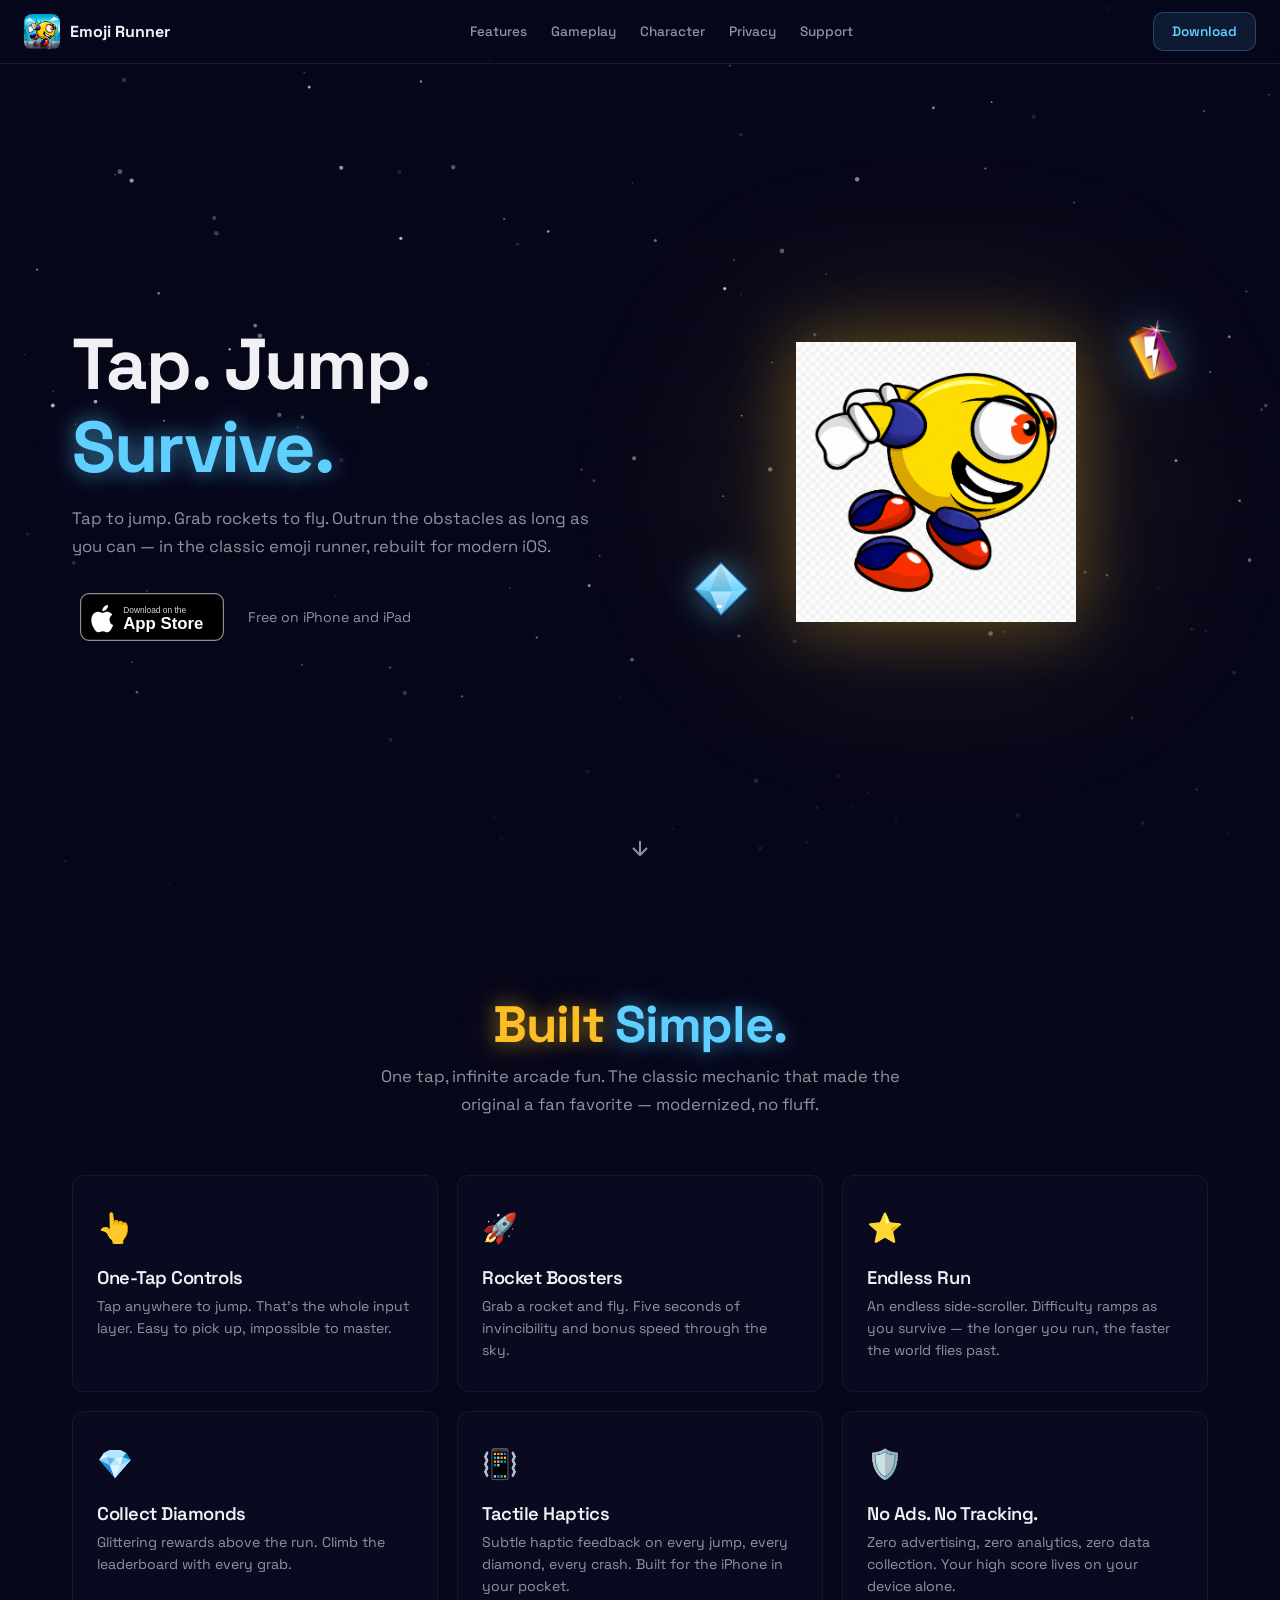
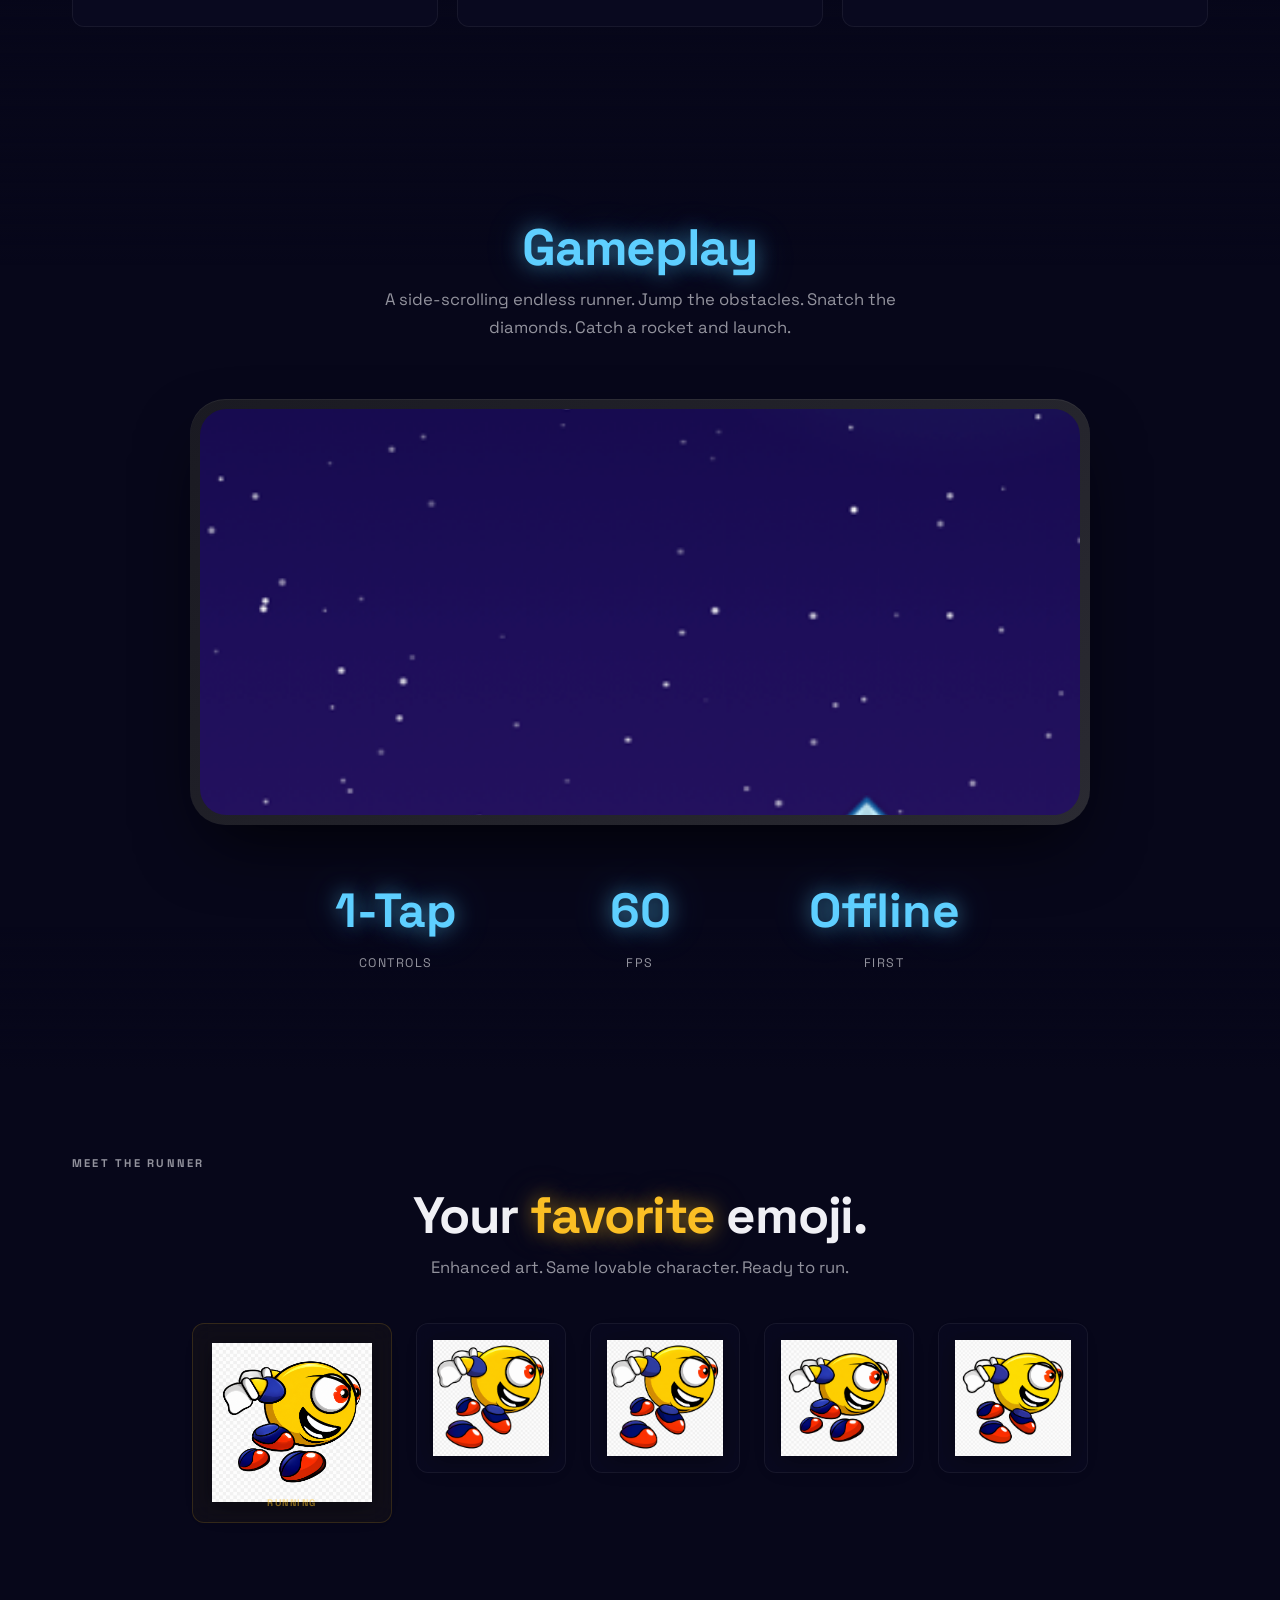
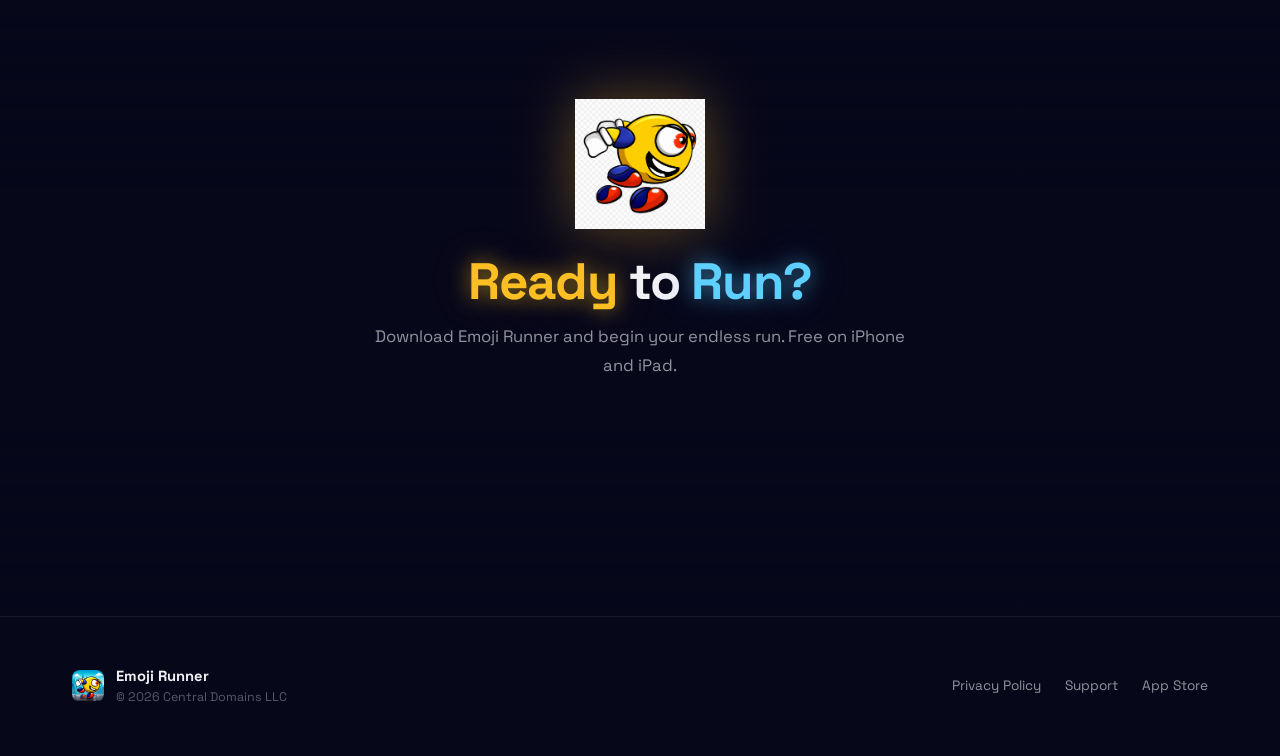
==== index.html @ 641bbf39 "Redesign: jumpalien.com-inspired dark theme with canvas starfield, glass cards, iPhone frame gamepla" ====
<!doctype html>
<html lang="en">
<head>
<meta charset="UTF-8" />
<meta name="viewport" content="width=device-width, initial-scale=1.0, maximum-scale=1" />
<title>Emoji Runner — One-Tap Endless Runner for iPhone & iPad</title>
<meta name="description" content="Emoji Runner is a one-tap endless runner. Tap to jump, grab rockets to fly, collect diamonds. Free on iPhone, iPad, Mac, and Apple Vision Pro." />
<meta name="theme-color" content="#07071a" />
<link rel="icon" type="image/png" href="/assets/icon.png" />
<link rel="apple-touch-icon" href="/assets/icon.png" />
<link rel="canonical" href="https://emojirunner.com/" />
<meta property="og:title" content="Emoji Runner" />
<meta property="og:description" content="One-tap endless runner. Tap to jump. Grab rockets to fly. Free on the App Store." />
<meta property="og:image" content="https://emojirunner.com/assets/screenshot-hero.png" />
<meta property="og:url" content="https://emojirunner.com/" />
<meta property="og:type" content="website" />
<link rel="preconnect" href="https://fonts.googleapis.com" />
<link rel="preconnect" href="https://fonts.gstatic.com" crossorigin />
<link href="https://fonts.googleapis.com/css2?family=Space+Grotesk:wght@300;400;500;600;700&display=swap" rel="stylesheet" />
<link rel="stylesheet" href="/style.css" />
</head>
<body>

<!-- Animated Starfield -->
<canvas id="starfield" aria-hidden="true"></canvas>

<!-- Nav -->
<header class="nav">
  <a href="#top" class="brand">
    <img src="/assets/icon.png" alt="" width="36" height="36" />
    <span>Emoji Runner</span>
  </a>
  <button class="hamburger" aria-label="Open menu" aria-expanded="false">
    <span></span>
  </button>
  <nav class="nav-links">
    <a href="#features">Features</a>
    <a href="#gameplay">Gameplay</a>
    <a href="#character">Character</a>
    <a href="/privacy.html">Privacy</a>
    <a href="/support.html">Support</a>
  </nav>
  <a class="nav-dl" href="https://apps.apple.com/us/app/emoji-runner/id973972975" target="_blank" rel="noopener">Download</a>
</header>

<main id="top">

  <!-- ===== HERO ===== -->
  <section class="hero">
    <div class="gradient-top"></div>
    <div class="hero-inner container">
      <div class="hero-copy">
        <div style="animation: slideUp 0.6s var(--ease) forwards;">
          <h1 style="margin-bottom: 1rem;">Tap. Jump.<br><span class="text-accent glow-accent">Survive.</span></h1>
          <p class="lede">Tap to jump. Grab rockets to fly. Outrun the obstacles as long as you can — in the classic emoji runner, rebuilt for modern iOS.</p>
          <div class="hero-cta">
            <a href="https://apps.apple.com/us/app/emoji-runner/id973972975" class="appstore-badge" target="_blank" rel="noopener" aria-label="Download on the App Store">
              <svg viewBox="0 0 120 40" width="160" height="48" xmlns="http://www.w3.org/2000/svg" aria-hidden="true">
                <rect x="0.5" y="0.5" width="119" height="39" rx="7" fill="black" stroke="white" stroke-opacity="0.55"/>
                <g fill="white">
                  <path d="M22 13.5c-0.8 0.9-2.1 1.7-3.4 1.6-0.2-1.3 0.5-2.7 1.3-3.5 0.8-1 2.2-1.7 3.4-1.7 0.1 1.4-0.5 2.7-1.3 3.6zm1.3 2c-1.9-0.1-3.5 1.1-4.4 1.1-0.9 0-2.3-1-3.8-1-1.9 0-3.7 1.1-4.7 2.9-2 3.5-0.5 8.6 1.5 11.4 0.9 1.4 2 2.9 3.5 2.8 1.4-0.1 1.9-0.9 3.6-0.9 1.7 0 2.2 0.9 3.7 0.9 1.5 0 2.5-1.4 3.4-2.8 1-1.6 1.5-3.1 1.5-3.2-0.1 0-2.9-1.1-3-4.4 0-2.8 2.3-4.1 2.4-4.2-1.3-2-3.3-2.2-4-2.2z"/>
                  <text x="36" y="17" font-family="Helvetica, Arial, sans-serif" font-size="7" fill="white" opacity="0.85">Download on the</text>
                  <text x="36" y="30" font-family="Helvetica, Arial, sans-serif" font-size="14" font-weight="600" fill="white">App Store</text>
                </g>
              </svg>
            </a>
            <span class="hero-sub">Free on iPhone and iPad</span>
          </div>
        </div>
      </div>

      <div class="hero-anim">
        <div class="hero-glow"></div>
        <div class="hero-character" id="heroSprite">
          <img src="/assets/character-1.png" alt="Emoji Runner character" />
        </div>
        <div class="hero-floater floater-rocket"><img src="/assets/rocket.png" alt="" /></div>
        <div class="hero-floater floater-diamond"><img src="/assets/diamond.png" alt="" /></div>
      </div>
    </div>

    <div class="scroll-hint" aria-hidden="true">
      <svg width="24" height="24" viewBox="0 0 24 24" fill="none" stroke="currentColor" stroke-width="2"><path d="M12 5v14M5 12l7 7 7-7"/></svg>
    </div>
  </section>

  <!-- ===== FEATURES ===== -->
  <section id="features" class="features">
    <div class="gradient-top"></div>
    <div class="container" style="position:relative;z-index:10;">
      <div class="reveal">
        <h2 class="center" style="margin-bottom:0.5rem;"><span class="text-warm glow-warm">Built</span> <span class="text-accent glow-accent">Simple.</span></h2>
        <p class="lede center" style="margin-bottom:3.5rem;">One tap, infinite arcade fun. The classic mechanic that made the original a fan favorite — modernized, no fluff.</p>
      </div>

      <div class="feature-grid">
        <article class="feature-card glass-card reveal">
          <div class="feature-icon">👆</div>
          <h3>One-Tap Controls</h3>
          <p>Tap anywhere to jump. That's the whole input layer. Easy to pick up, impossible to master.</p>
        </article>
        <article class="feature-card glass-card reveal">
          <div class="feature-icon">🚀</div>
          <h3>Rocket Boosters</h3>
          <p>Grab a rocket and fly. Five seconds of invincibility and bonus speed through the sky.</p>
        </article>
        <article class="feature-card glass-card reveal">
          <div class="feature-icon">⭐️</div>
          <h3>Endless Run</h3>
          <p>An endless side-scroller. Difficulty ramps as you survive — the longer you run, the faster the world flies past.</p>
        </article>
        <article class="feature-card glass-card reveal">
          <div class="feature-icon">💎</div>
          <h3>Collect Diamonds</h3>
          <p>Glittering rewards above the run. Climb the leaderboard with every grab.</p>
        </article>
        <article class="feature-card glass-card reveal">
          <div class="feature-icon">📳</div>
          <h3>Tactile Haptics</h3>
          <p>Subtle haptic feedback on every jump, every diamond, every crash. Built for the iPhone in your pocket.</p>
        </article>
        <article class="feature-card glass-card reveal">
          <div class="feature-icon">🛡️</div>
          <h3>No Ads. No Tracking.</h3>
          <p>Zero advertising, zero analytics, zero data collection. Your high score lives on your device alone.</p>
        </article>
      </div>
    </div>
  </section>

  <!-- ===== GAMEPLAY ===== -->
  <section id="gameplay" class="gameplay">
    <div class="gradient-top"></div>
    <div class="container" style="position:relative;z-index:10;">
      <div class="reveal">
        <h2 class="center" style="margin-bottom:0.5rem;"><span class="text-accent glow-accent">Gameplay</span></h2>
        <p class="lede center" style="margin-bottom:3.5rem;">A side-scrolling endless runner. Jump the obstacles. Snatch the diamonds. Catch a rocket and launch.</p>
      </div>

      <div class="reveal">
        <div class="iphone-frame">
          <div class="iphone-screen">
            <img src="/assets/screenshot-hero.png" alt="Emoji Runner gameplay — jumping over obstacles and collecting diamonds" loading="lazy" />
          </div>
        </div>
      </div>

      <div class="stats-row reveal">
        <div class="stat">
          <div class="stat-value glow-accent">1-Tap</div>
          <div class="stat-label">Controls</div>
        </div>
        <div class="stat">
          <div class="stat-value glow-accent">60</div>
          <div class="stat-label">FPS</div>
        </div>
        <div class="stat">
          <div class="stat-value glow-accent">Offline</div>
          <div class="stat-label">First</div>
        </div>
      </div>
    </div>
  </section>

  <!-- ===== CHARACTER ===== -->
  <section id="character" class="character-section">
    <div class="container" style="position:relative;z-index:10;">
      <div class="reveal">
        <p class="eyebrow center">MEET THE RUNNER</p>
        <h2 class="center" style="margin-bottom:0.5rem;">Your <span class="text-warm glow-warm">favorite</span> emoji.</h2>
        <p class="lede center" style="margin-bottom:2.5rem;">Enhanced art. Same lovable character. Ready to run.</p>
      </div>

      <div class="character-strip">
        <div class="char-frame char-animated glass-card reveal" id="animatedChar">
          <img src="/assets/character-1.png" alt="Running animation" id="charAnim" />
        </div>
        <div class="char-frame glass-card reveal"><img src="/assets/character-1.png" alt="Pose 1" /></div>
        <div class="char-frame glass-card reveal"><img src="/assets/character-2.png" alt="Pose 2" /></div>
        <div class="char-frame glass-card reveal"><img src="/assets/character-3.png" alt="Pose 3" /></div>
        <div class="char-frame glass-card reveal"><img src="/assets/character-4.png" alt="Pose 4" /></div>
      </div>
    </div>
  </section>

  <!-- ===== CTA ===== -->
  <section class="cta-section">
    <div class="gradient-top"></div>
    <div class="container" style="position:relative;z-index:10;">
      <div class="reveal">
        <div class="cta-character">
          <img src="/assets/character-3.png" alt="Emoji Runner" />
        </div>
      </div>
      <div class="reveal">
        <h2><span class="text-warm glow-warm">Ready</span> to <span class="text-accent glow-accent">Run?</span></h2>
        <p class="lede center">Download Emoji Runner and begin your endless run. Free on iPhone and iPad.</p>
      </div>
      <div class="reveal">
        <a href="https://apps.apple.com/us/app/emoji-runner/id973972975" class="appstore-badge" target="_blank" rel="noopener" aria-label="Download on the App Store">
          <svg viewBox="0 0 120 40" width="180" height="54" xmlns="http://www.w3.org/2000/svg" aria-hidden="true">
            <rect x="0.5" y="0.5" width="119" height="39" rx="7" fill="black" stroke="white" stroke-opacity="0.55"/>
            <g fill="white">
              <path d="M22 13.5c-0.8 0.9-2.1 1.7-3.4 1.6-0.2-1.3 0.5-2.7 1.3-3.5 0.8-1 2.2-1.7 3.4-1.7 0.1 1.4-0.5 2.7-1.3 3.6zm1.3 2c-1.9-0.1-3.5 1.1-4.4 1.1-0.9 0-2.3-1-3.8-1-1.9 0-3.7 1.1-4.7 2.9-2 3.5-0.5 8.6 1.5 11.4 0.9 1.4 2 2.9 3.5 2.8 1.4-0.1 1.9-0.9 3.6-0.9 1.7 0 2.2 0.9 3.7 0.9 1.5 0 2.5-1.4 3.4-2.8 1-1.6 1.5-3.1 1.5-3.2-0.1 0-2.9-1.1-3-4.4 0-2.8 2.3-4.1 2.4-4.2-1.3-2-3.3-2.2-4-2.2z"/>
              <text x="36" y="17" font-family="Helvetica, Arial, sans-serif" font-size="7" fill="white" opacity="0.85">Download on the</text>
              <text x="36" y="30" font-family="Helvetica, Arial, sans-serif" font-size="14" font-weight="600" fill="white">App Store</text>
            </g>
          </svg>
        </a>
        <p class="cta-req">Requires iOS 8.0+, iPadOS, macOS 11+ (Apple Silicon), or visionOS 1.0+. Universal app.</p>
      </div>
    </div>
  </section>

</main>

<!-- Footer -->
<footer class="footer">
  <div class="container footer-inner">
    <div class="footer-brand">
      <img src="/assets/icon.png" alt="" width="32" height="32" />
      <div>
        <div class="footer-title">Emoji Runner</div>
        <div class="footer-sub">© <span id="year">2026</span> Central Domains LLC</div>
      </div>
    </div>
    <nav class="footer-links">
      <a href="/privacy.html">Privacy Policy</a>
      <a href="/support.html">Support</a>
      <a href="https://apps.apple.com/us/app/emoji-runner/id973972975" target="_blank" rel="noopener">App Store</a>
    </nav>
  </div>
</footer>

<script src="/script.js"></script>
<style>
@keyframes slideUp {
  from { opacity: 0; transform: translateY(30px); }
  to { opacity: 1; transform: translateY(0); }
}
</style>
</body>
</html>
---- style.css ----
/* Emoji Runner — Premium Marketing Site
   Inspired by jumpalien.com: animated starfield, glass cards,
   glowing accents, scroll-reveal, hero with floating character. */

/* ===== Design Tokens ===== */
:root {
  --bg: #07071a;
  --fg: #f0f0f5;
  --fg-dim: rgba(240, 240, 245, 0.60);
  --fg-faint: rgba(240, 240, 245, 0.35);
  --accent: #5ECFFF;
  --accent-2: #A78BFA;
  --warm: #FBBF24;
  --warm-dim: rgba(251, 191, 36, 0.5);
  --border: rgba(255, 255, 255, 0.08);
  --border-hover: rgba(255, 255, 255, 0.16);
  --glass: rgba(12, 12, 36, 0.60);
  --glass-border: rgba(255, 255, 255, 0.06);
  --radius: 0.75rem;
  --ease: cubic-bezier(0.23, 1, 0.32, 1);
  --content: 1200px;
}

/* ===== Reset ===== */
*, *::before, *::after { box-sizing: border-box; margin: 0; padding: 0; }
html { scroll-behavior: smooth; }
body {
  font-family: "Space Grotesk", system-ui, sans-serif;
  background: var(--bg);
  color: var(--fg);
  line-height: 1.6;
  -webkit-font-smoothing: antialiased;
  overflow-x: hidden;
  min-height: 100vh;
}
a { color: inherit; text-decoration: none; }
img { display: block; max-width: 100%; }
button { font: inherit; cursor: pointer; }

/* ===== Animated Starfield ===== */
#starfield {
  position: fixed; inset: 0;
  pointer-events: none; z-index: 0;
}

/* ===== Gradient overlays ===== */
.gradient-top {
  position: absolute; inset: 0; z-index: 1;
  background: linear-gradient(to bottom, rgba(7,7,26,0.4) 0%, transparent 40%, rgba(7,7,26,1) 100%);
  pointer-events: none;
}

/* ===== Typography ===== */
h1, h2, h3, h4, h5 { letter-spacing: -0.025em; line-height: 1.15; font-weight: 700; }
h1 { font-size: clamp(2.6rem, 6vw, 4.5rem); }
h2 { font-size: clamp(1.8rem, 4vw, 3.2rem); }
h3 { font-size: 1.15rem; font-weight: 600; }

.text-dim { color: var(--fg-dim); }
.text-faint { color: var(--fg-faint); }
.text-accent { color: var(--accent); }
.text-warm { color: var(--warm); }

.glow-accent {
  text-shadow: 0 0 20px rgba(94, 207, 255, 0.5), 0 0 40px rgba(94, 207, 255, 0.25);
}
.glow-warm {
  text-shadow: 0 0 20px rgba(251, 191, 36, 0.5), 0 0 40px rgba(251, 191, 36, 0.25);
}

.lede {
  font-size: clamp(1rem, 1.3vw, 1.15rem);
  color: var(--fg-dim);
  max-width: 540px;
  line-height: 1.7;
}

.eyebrow {
  display: inline-block;
  font-size: 0.7rem; font-weight: 700;
  letter-spacing: 0.2em;
  color: var(--fg-dim);
  text-transform: uppercase;
  margin-bottom: 14px;
}

.center { text-align: center; margin-left: auto; margin-right: auto; }
.container { width: 100%; max-width: var(--content); margin: 0 auto; padding: 0 1rem; }
@media (min-width: 640px) { .container { padding: 0 1.5rem; } }
@media (min-width: 1024px) { .container { padding: 0 2rem; } }

/* ===== Glass Card ===== */
.glass-card {
  background: var(--glass);
  backdrop-filter: blur(12px);
  -webkit-backdrop-filter: blur(12px);
  border: 1px solid var(--glass-border);
}

/* ===== Nav ===== */
.nav {
  position: fixed; top: 0; left: 0; right: 0;
  z-index: 100; height: 64px;
  display: flex; align-items: center; justify-content: space-between;
  padding: 0 1.5rem;
  border-bottom: 1px solid var(--border);
}
/* Apply glass behind nav */
.nav::before {
  content: ""; position: absolute; inset: 0; z-index: -1;
  background: rgba(7, 7, 26, 0.80);
  backdrop-filter: blur(16px) saturate(180%);
  -webkit-backdrop-filter: blur(16px) saturate(180%);
}

.brand {
  display: flex; align-items: center; gap: 10px;
  font-weight: 700; font-size: 1rem;
}
.brand img { border-radius: 8px; width: 36px; height: 36px; }

.nav-links {
  display: flex; align-items: center; gap: 1.5rem;
}
.nav-links a {
  font-size: 0.85rem; color: var(--fg-dim); font-weight: 500;
  transition: color 0.2s;
}
.nav-links a:hover { color: var(--fg); }

.nav-dl {
  display: inline-flex; align-items: center; gap: 8px;
  padding: 8px 18px;
  border-radius: 10px;
  background: rgba(94, 207, 255, 0.10);
  border: 1px solid rgba(94, 207, 255, 0.25);
  color: var(--accent);
  font-size: 0.85rem; font-weight: 600;
  transition: background 0.2s;
}
.nav-dl:hover { background: rgba(94, 207, 255, 0.18); }

/* ===== Hero ===== */
.hero {
  position: relative;
  min-height: 100vh;
  display: flex; align-items: center; justify-content: center;
  padding-top: 64px;
}
.hero-inner {
  position: relative; z-index: 10;
  display: flex; align-items: center; gap: 3rem;
  padding: 5rem 0;
  width: 100%; max-width: var(--content);
  padding-left: 2rem; padding-right: 2rem;
}
.hero-copy { flex: 1; }
.hero-copy .lede { margin-bottom: 2rem; }

.hero-cta {
  display: flex; align-items: center; gap: 1rem; flex-wrap: wrap;
  margin-bottom: 0;
}

.appstore-badge {
  display: inline-block;
  transition: transform 0.2s var(--ease);
}
.appstore-badge:hover { transform: scale(1.05); }
.appstore-badge img, .appstore-badge svg { height: 48px; display: block; }

.hero-sub { font-size: 0.88rem; color: var(--fg-dim); }

/* Hero animation container */
.hero-anim {
  flex: 1;
  display: flex; align-items: center; justify-content: center;
  position: relative;
  width: 360px; height: 360px;
  min-width: 280px; min-height: 280px;
}

.hero-glow {
  position: absolute; inset: -20%;
  background: radial-gradient(circle, rgba(251,191,36,0.12) 0%, transparent 70%);
  filter: blur(50px);
  pointer-events: none;
  animation: pulseGlow 4s ease-in-out infinite;
}

.hero-character {
  position: relative; z-index: 10;
  width: 280px; height: 280px;
  animation: heroFloat 3.5s ease-in-out infinite;
  filter: drop-shadow(0 0 35px rgba(251, 191, 36, 0.35));
}
.hero-character img { width: 100%; height: 100%; object-fit: contain; }

.hero-floater {
  position: absolute;
  pointer-events: none;
  filter: drop-shadow(0 0 20px rgba(94,207,255,0.4));
}
.hero-floater img { width: 100%; height: auto; }

.floater-rocket {
  width: 90px; top: 5%; right: 2%; z-index: 20;
  animation: floatItem 4s ease-in-out infinite;
}
.floater-diamond {
  width: 60px; bottom: 12%; left: 5%; z-index: 20;
  animation: floatItem 3.5s ease-in-out infinite 0.6s;
  filter: drop-shadow(0 0 15px rgba(94,207,255,0.5));
}

@keyframes heroFloat {
  0%, 100% { transform: translateY(0) rotate(-2deg); }
  50% { transform: translateY(-16px) rotate(2deg); }
}
@keyframes floatItem {
  0%, 100% { transform: translateY(0) rotate(0deg); }
  50% { transform: translateY(-14px) rotate(5deg); }
}
@keyframes pulseGlow {
  0%, 100% { opacity: 0.5; transform: scale(1); }
  50% { opacity: 0.9; transform: scale(1.06); }
}

.scroll-hint {
  position: absolute; bottom: 2rem; left: 50%;
  transform: translateX(-50%); z-index: 10;
  animation: bounce 2s infinite;
  color: var(--fg-dim);
}
@keyframes bounce {
  0%, 100% { transform: translateX(-50%) translateY(0); }
  50% { transform: translateX(-50%) translateY(8px); }
}

/* ===== Features ===== */
.features { position: relative; padding: 6rem 0; }
.features .gradient-top {
  background: linear-gradient(to bottom, var(--bg) 0%, transparent 15%, transparent 85%, var(--bg) 100%);
}

.feature-grid {
  display: grid;
  grid-template-columns: repeat(3, 1fr);
  gap: 1.2rem;
}
.feature-card {
  border-radius: var(--radius);
  padding: 1.8rem 1.5rem;
  transition: transform 0.3s var(--ease), border-color 0.3s;
}
.feature-card:hover {
  transform: translateY(-4px);
  border-color: rgba(94,207,255,0.2);
}
.feature-icon {
  font-size: 1.8rem; margin-bottom: 1rem;
  display: inline-block;
  transition: transform 0.2s;
}
.feature-card:hover .feature-icon { transform: scale(1.12); }
.feature-card h3 { margin-bottom: 0.5rem; color: var(--fg); }
.feature-card p { font-size: 0.88rem; color: var(--fg-dim); line-height: 1.55; }

/* ===== Gameplay ===== */
.gameplay { position: relative; padding: 6rem 0; }
.gameplay .gradient-top {
  background: linear-gradient(to bottom, var(--bg) 0%, transparent 15%, transparent 85%, var(--bg) 100%);
}

/* iPhone landscape frame */
.iphone-frame {
  position: relative;
  max-width: 900px;
  margin: 0 auto;
  border-radius: 2.2rem;
  padding: 10px;
  background: linear-gradient(135deg, #1a1a22, #2a2a32);
  box-shadow: 0 30px 70px -20px rgba(0,0,0,0.8), inset 0 1px 0 rgba(255,255,255,0.06);
}
.iphone-screen {
  border-radius: 1.65rem;
  overflow: hidden;
  aspect-ratio: 19.5 / 9;
  background: #000;
}
.iphone-screen img {
  width: 100%; height: 100%;
  object-fit: cover;
}

/* Stats */
.stats-row {
  display: grid; grid-template-columns: repeat(3, 1fr);
  gap: 2rem; max-width: 700px; margin: 3rem auto 0;
}
.stat { text-align: center; }
.stat-value {
  font-size: clamp(2rem, 4vw, 3rem);
  font-weight: 700;
  color: var(--accent);
  margin-bottom: 0.25rem;
}
.stat-value.glow-accent {
  text-shadow: 0 0 20px rgba(94,207,255,0.5), 0 0 40px rgba(94,207,255,0.25);
}
.stat-label {
  font-size: 0.78rem; color: var(--fg-dim);
  text-transform: uppercase; letter-spacing: 0.12em;
}

/* ===== Character ===== */
.character-section { position: relative; padding: 5rem 0; }
.character-strip {
  display: flex; justify-content: center;
  gap: 1.5rem; flex-wrap: wrap;
}
.char-frame {
  width: 150px; height: 150px;
  display: flex; align-items: center; justify-content: center;
  border-radius: var(--radius);
  padding: 1rem;
  transition: transform 0.3s var(--ease), border-color 0.3s;
}
.char-frame:hover {
  transform: translateY(-6px) scale(1.05);
  border-color: rgba(251,191,36,0.25);
}
.char-frame img {
  width: 100%; height: 100%; object-fit: contain;
  filter: drop-shadow(0 4px 12px rgba(0,0,0,0.4));
}
.char-animated {
  width: 200px; height: 200px;
  padding: 1.2rem;
  position: relative;
  border-color: rgba(251,191,36,0.15);
  background: rgba(251,191,36,0.04);
}
.char-animated::after {
  content: "RUNNING"; position: absolute;
  bottom: 10px; left: 50%; transform: translateX(-50%);
  font-size: 0.6rem; font-weight: 700;
  letter-spacing: 0.15em; color: var(--warm);
  opacity: 0.5;
}

/* ===== CTA ===== */
.cta-section { position: relative; padding: 6rem 0; text-align: center; }
.cta-section .gradient-top {
  background: linear-gradient(to bottom, var(--bg), transparent 30%, transparent 70%, var(--bg));
}
.cta-character {
  width: 130px; margin: 0 auto 1.5rem;
  animation: heroFloat 3s ease-in-out infinite;
  filter: drop-shadow(0 0 30px rgba(251,191,36,0.35));
}
.cta-character img { width: 100%; height: auto; }
.cta-section h2 { margin-bottom: 0.75rem; }
.cta-section .lede { margin: 0 auto 2.5rem; }
.cta-req { font-size: 0.78rem; color: var(--fg-faint); margin-top: 1.5rem; }

/* ===== Footer ===== */
.footer {
  position: relative; z-index: 10;
  border-top: 1px solid var(--border);
  padding: 3rem 0;
}
.footer-inner {
  display: flex; align-items: center;
  justify-content: space-between; gap: 1.5rem;
  flex-wrap: wrap;
}
.footer-brand { display: flex; align-items: center; gap: 12px; }
.footer-brand img { width: 32px; height: 32px; border-radius: 8px; }
.footer-title { font-weight: 700; font-size: 0.92rem; }
.footer-sub { font-size: 0.78rem; color: var(--fg-faint); }
.footer-links { display: flex; gap: 1.5rem; }
.footer-links a {
  font-size: 0.85rem; color: var(--fg-dim);
  transition: color 0.2s;
}
.footer-links a:hover { color: var(--fg); }

/* ===== Scroll Reveal ===== */
.reveal {
  opacity: 0; transform: translateY(24px);
  transition: opacity 0.7s var(--ease), transform 0.7s var(--ease);
}
.reveal.visible { opacity: 1; transform: translateY(0); }

/* ===== Hamburger ===== */
.hamburger {
  display: none; background: none; border: none;
  padding: 8px; z-index: 110;
  -webkit-tap-highlight-color: transparent;
}
.hamburger span,
.hamburger span::before,
.hamburger span::after {
  display: block; width: 20px; height: 2px;
  background: var(--fg); border-radius: 2px;
  position: relative; transition: 0.3s ease;
}
.hamburger span::before, .hamburger span::after { content: ""; position: absolute; left: 0; width: 20px; }
.hamburger span::before { top: -6px; }
.hamburger span::after { top: 6px; }
.hamburger[aria-expanded="true"] span { background: transparent; }
.hamburger[aria-expanded="true"] span::before { top: 0; transform: rotate(45deg); }
.hamburger[aria-expanded="true"] span::after { top: 0; transform: rotate(-45deg); }

/* ===== Responsive ===== */
@media (max-width: 960px) {
  .hamburger { display: block; }
  .nav-dl { display: none; }

  .nav-links {
    display: flex; flex-direction: column;
    align-items: center; justify-content: center;
    gap: 0; position: fixed; inset: 0; z-index: 105;
    background: rgba(7, 7, 26, 0.95);
    backdrop-filter: blur(20px);
    -webkit-backdrop-filter: blur(20px);
    opacity: 0; visibility: hidden;
    transition: opacity 0.3s ease, visibility 0.3s ease;
  }
  .nav-links.open { opacity: 1; visibility: visible; }
  .nav-links a {
    font-size: 1.3rem; font-weight: 600; padding: 14px 24px;
    transform: translateY(8px); opacity: 0;
    transition: color 0.2s, transform 0.3s ease, opacity 0.3s ease;
  }
  .nav-links.open a { transform: translateY(0); opacity: 1; }
  .nav-links.open a:nth-child(1) { transition-delay: 0.05s; }
  .nav-links.open a:nth-child(2) { transition-delay: 0.10s; }
  .nav-links.open a:nth-child(3) { transition-delay: 0.15s; }
  .nav-links.open a:nth-child(4) { transition-delay: 0.20s; }
  body.menu-open { overflow: hidden; }

  .hero-inner {
    flex-direction: column; text-align: center;
    padding: 3rem 1.5rem;
  }
  .hero-copy .lede { margin-left: auto; margin-right: auto; }
  .hero-cta { justify-content: center; }
  .hero-anim { width: 280px; height: 280px; }
  .hero-character { width: 220px; height: 220px; }

  .feature-grid { grid-template-columns: repeat(2, 1fr); gap: 1rem; }

  .iphone-frame { margin: 0 1rem; border-radius: 1.5rem; }
  .iphone-screen { border-radius: 1.2rem; }

  .stats-row { gap: 1rem; }

  .char-frame { width: 120px; height: 120px; }
  .char-animated { width: 160px; height: 160px; }
  .character-strip { gap: 1rem; }

  .footer-inner { flex-direction: column; text-align: center; }
}

@media (max-width: 520px) {
  .feature-grid { grid-template-columns: 1fr; }
  .hero-anim { width: 240px; height: 240px; }
  .hero-character { width: 180px; height: 180px; }
  .stats-row { grid-template-columns: 1fr; gap: 1.5rem; }
}
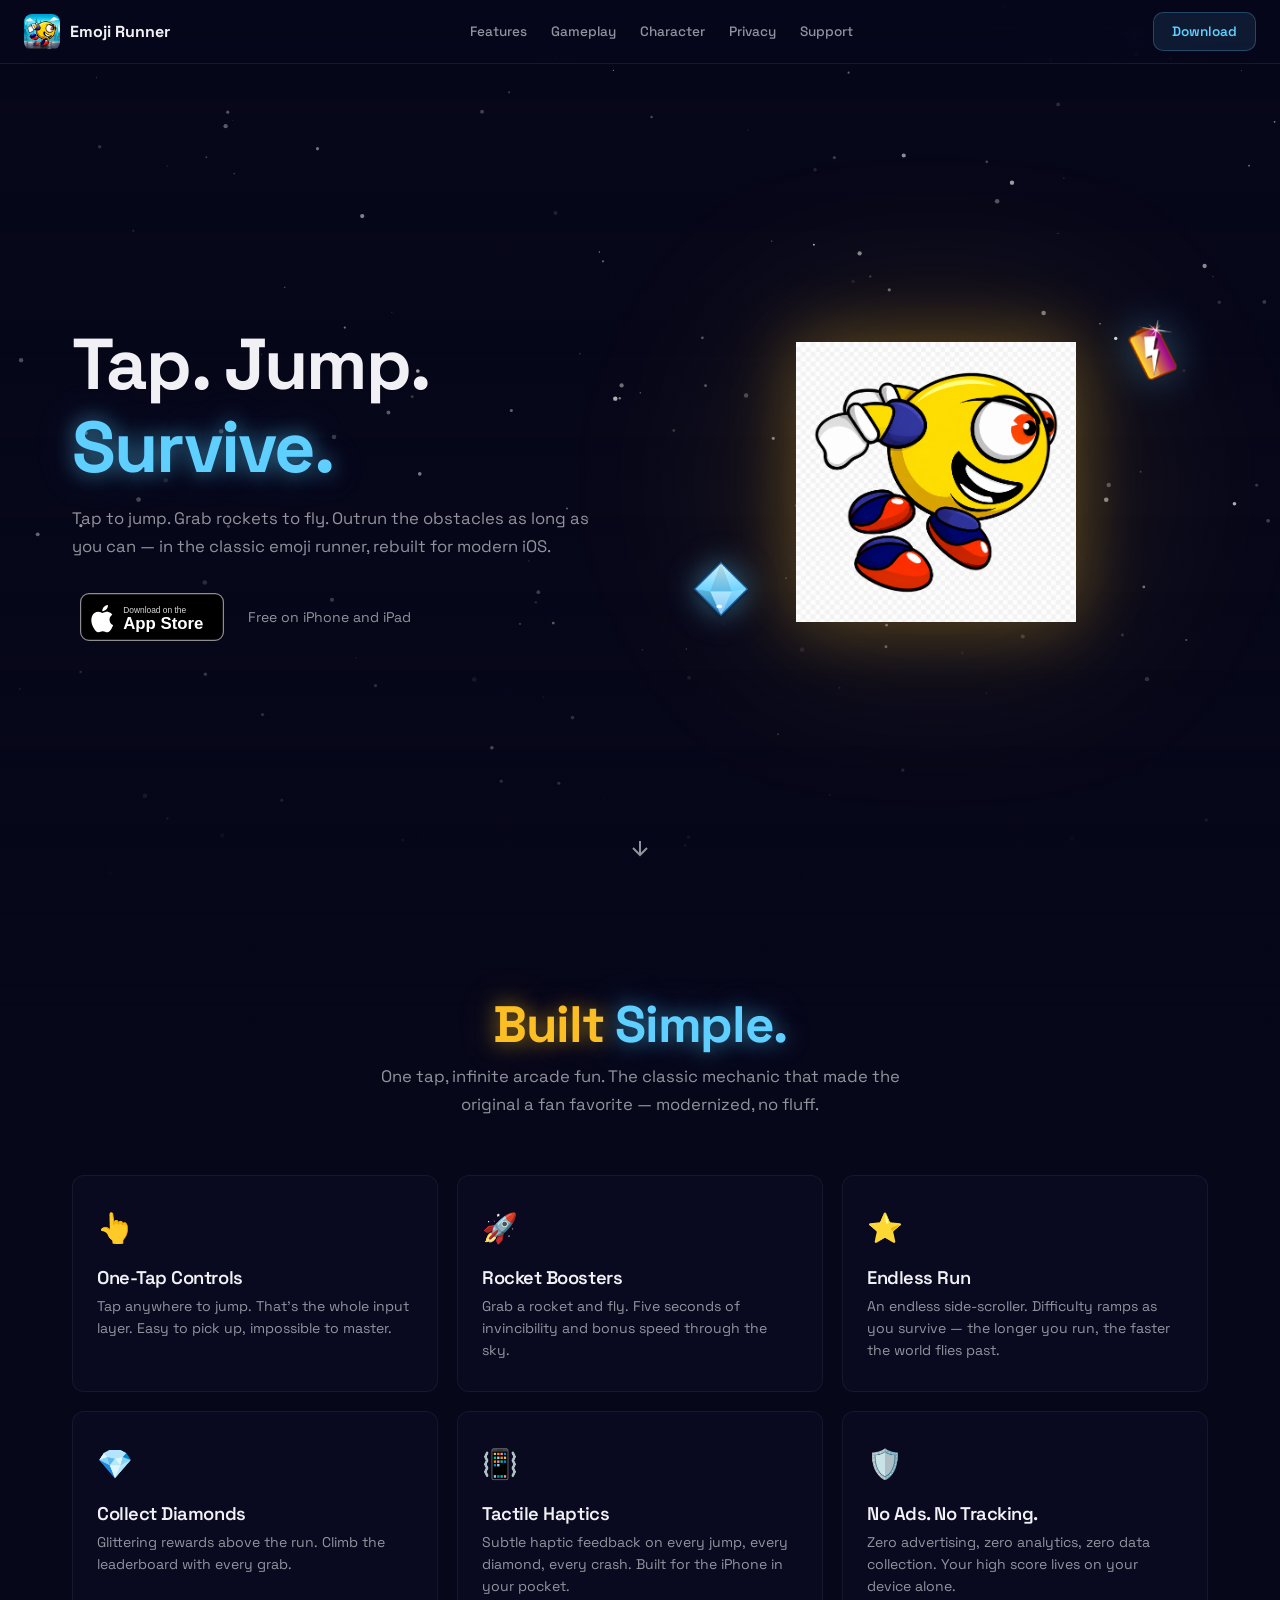
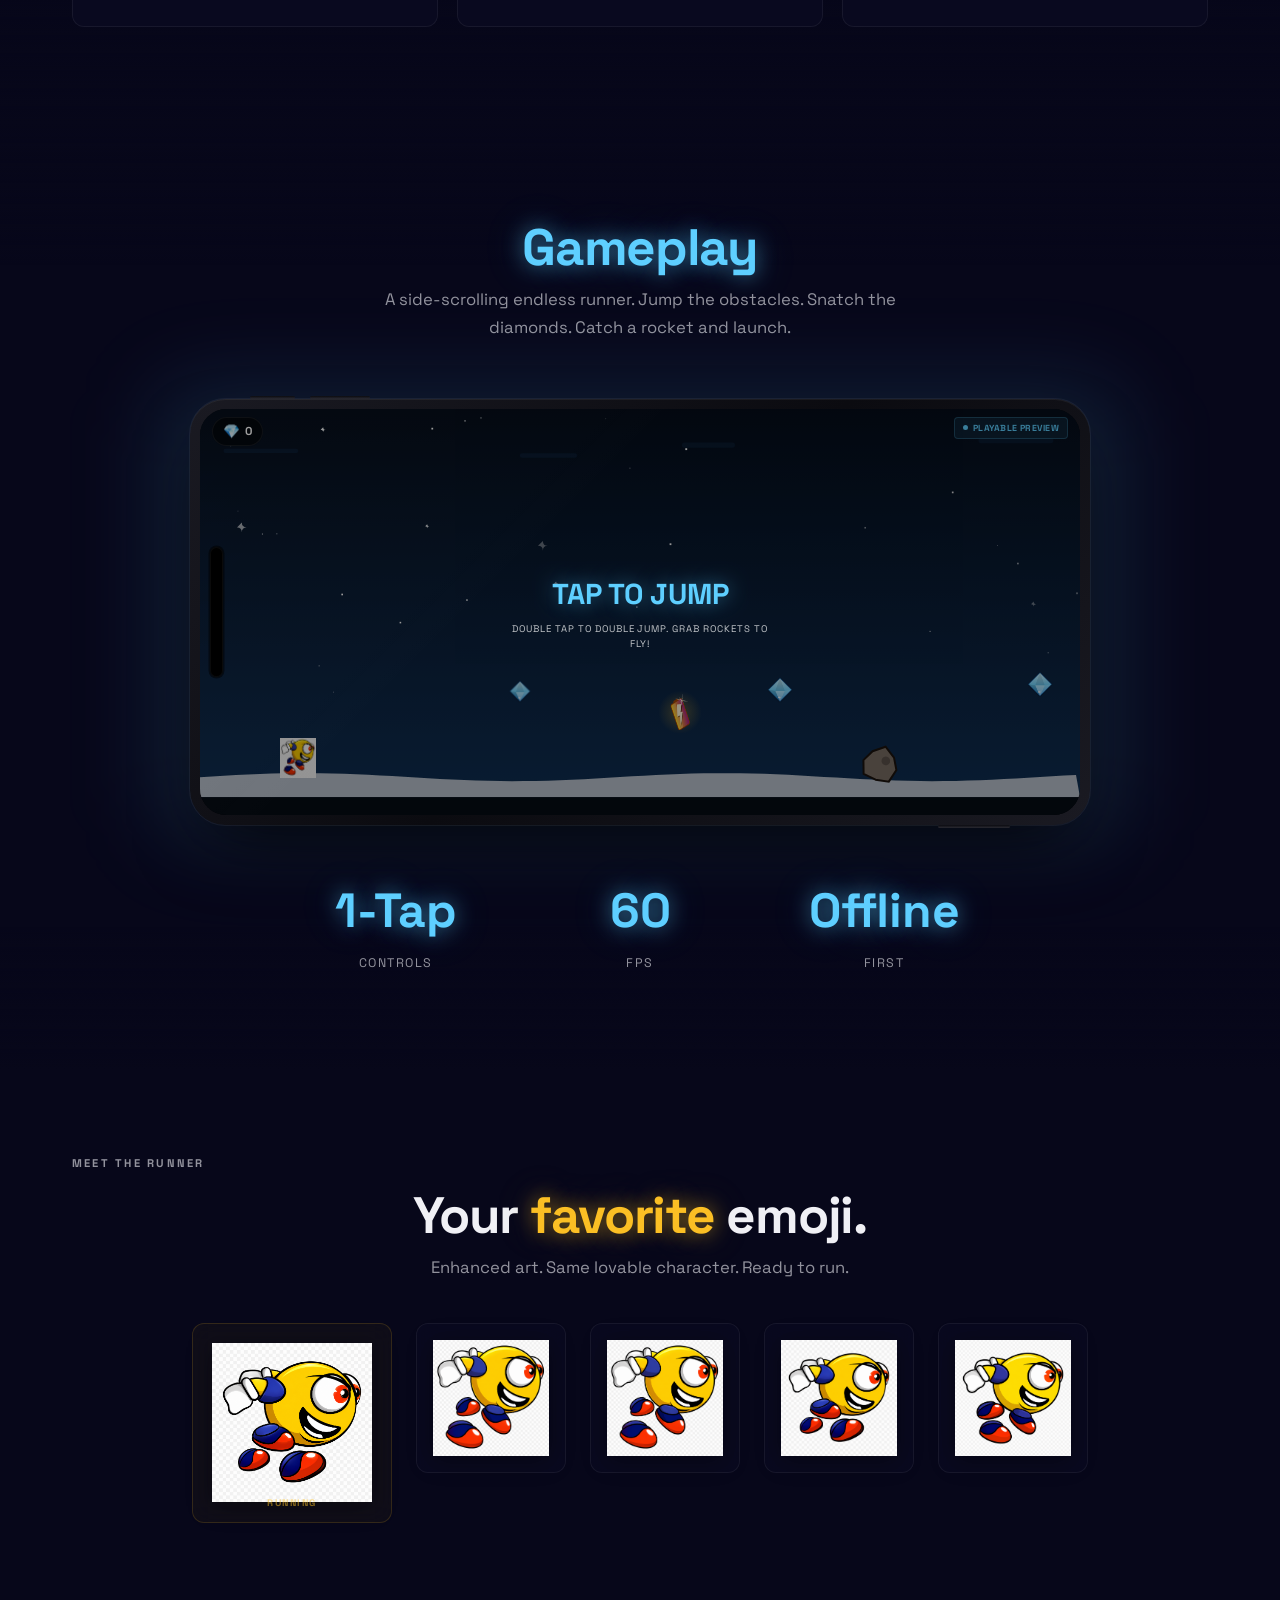
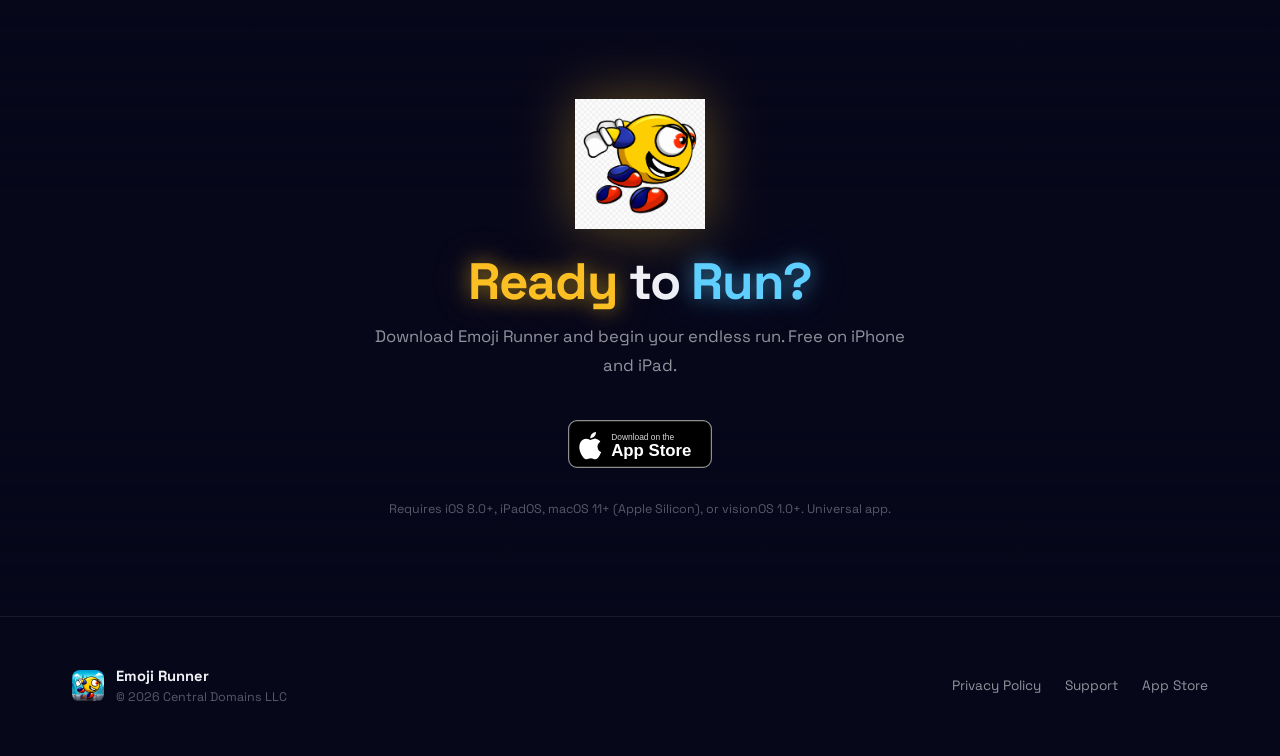
==== commit d6e1edbc: "Add interactive playable demo + enhanced iPhone frame" ====
--- a/index.html
+++ b/index.html
@@ -139,8 +139,41 @@
 
       <div class="reveal">
         <div class="iphone-frame">
+          <!-- Hardware buttons -->
+          <div class="hw-btn hw-vol1"></div>
+          <div class="hw-btn hw-vol2"></div>
+          <div class="hw-btn hw-pwr"></div>
           <div class="iphone-screen">
-            <img src="/assets/screenshot-hero.png" alt="Emoji Runner gameplay — jumping over obstacles and collecting diamonds" loading="lazy" />
+            <!-- Dynamic Island -->
+            <div class="dynamic-island" aria-hidden="true"></div>
+            <!-- Screen reflection -->
+            <div class="screen-sheen" aria-hidden="true"></div>
+            <!-- Interactive Demo -->
+            <div id="demo-container" class="demo-wrap">
+              <canvas id="demo-canvas"></canvas>
+              <!-- HUD -->
+              <div class="demo-hud">
+                <div class="demo-hud-left">
+                  <div class="demo-badge"><span class="demo-star">💎</span><span id="demo-score">0</span></div>
+                  <div class="demo-badge demo-fly" id="demo-fly" style="display:none;"><span>⚡</span><span>0.0s</span></div>
+                </div>
+                <div class="demo-hud-right">
+                  <div class="demo-live"><span class="demo-dot"></span>PLAYABLE PREVIEW</div>
+                </div>
+              </div>
+              <!-- Tap to jump overlay -->
+              <div class="demo-overlay" id="demo-overlay">
+                <div class="demo-overlay-title">TAP TO JUMP</div>
+                <div class="demo-overlay-sub">Double tap to double jump. Grab rockets to fly!</div>
+              </div>
+              <!-- Game over overlay -->
+              <div class="demo-gameover" id="demo-gameover" style="display:none;">
+                <div class="demo-go-title">GAME OVER</div>
+                <p class="demo-go-text">You crashed! Download Emoji Runner to compete for high scores.</p>
+                <button id="demo-retry" class="demo-retry-btn">Try Again</button>
+                <a href="https://apps.apple.com/us/app/emoji-runner/id973972975" target="_blank" rel="noopener" class="demo-appstore-link">Download on the App Store →</a>
+              </div>
+            </div>
           </div>
         </div>
       </div>
@@ -233,6 +266,7 @@
 </footer>
 
 <script src="/script.js"></script>
+<script src="/demo.js"></script>
 <style>
 @keyframes slideUp {
   from { opacity: 0; transform: translateY(30px); }
--- a/style.css
+++ b/style.css
@@ -272,17 +272,39 @@
   background: linear-gradient(to bottom, var(--bg) 0%, transparent 15%, transparent 85%, var(--bg) 100%);
 }
 
-/* iPhone landscape frame */
+/* iPhone landscape frame — enhanced with Dynamic Island */
 .iphone-frame {
   position: relative;
   max-width: 900px;
   margin: 0 auto;
   border-radius: 2.2rem;
   padding: 10px;
-  background: linear-gradient(135deg, #1a1a22, #2a2a32);
+  background: linear-gradient(135deg, #1a1a22 0%, #0b0b10 50%, #1a1a22 100%);
   box-shadow: 0 30px 70px -20px rgba(0,0,0,0.8), inset 0 1px 0 rgba(255,255,255,0.06);
-}
+  outline: 1px solid rgba(255,255,255,0.06);
+}
+/* Glow behind frame */
+.iphone-frame::before {
+  content: ""; position: absolute; inset: 0; z-index: -1;
+  border-radius: 2.5rem;
+  background: rgba(94,207,255,0.12);
+  filter: blur(40px);
+  transform: scale(1.08);
+  pointer-events: none;
+}
+
+/* Hardware buttons */
+.hw-btn {
+  position: absolute;
+  background: linear-gradient(to bottom, #0b0b10, #2a2a32);
+  border-radius: 2px;
+}
+.hw-vol1 { top: -3px; left: 60px; width: 45px; height: 3px; }
+.hw-vol2 { top: -3px; left: 120px; width: 60px; height: 3px; }
+.hw-pwr  { bottom: -3px; right: 80px; width: 72px; height: 3px; }
+
 .iphone-screen {
+  position: relative;
   border-radius: 1.65rem;
   overflow: hidden;
   aspect-ratio: 19.5 / 9;
@@ -292,6 +314,129 @@
   width: 100%; height: 100%;
   object-fit: cover;
 }
+
+/* Dynamic Island */
+.dynamic-island {
+  position: absolute; left: 10px; top: 50%; transform: translateY(-50%);
+  z-index: 30;
+  height: 32%; width: 13px;
+  background: #000; border-radius: 999px;
+  box-shadow: 0 0 0 1.5px rgba(0,0,0,0.5), inset 0 0 0 1px rgba(255,255,255,0.04);
+}
+
+/* Screen reflection sheen */
+.screen-sheen {
+  position: absolute; inset: 0; z-index: 20;
+  pointer-events: none;
+  background: linear-gradient(135deg, rgba(255,255,255,0.06) 0%, transparent 40%, transparent 100%);
+  mix-blend-mode: overlay;
+}
+
+/* ===== Interactive Demo ===== */
+.demo-wrap {
+  position: relative;
+  width: 100%; height: 100%;
+  cursor: pointer;
+  user-select: none;
+  -webkit-user-select: none;
+}
+.demo-wrap canvas {
+  display: block; width: 100%; height: 100%;
+}
+
+/* HUD */
+.demo-hud {
+  position: absolute; top: 8px; left: 12px; right: 12px;
+  display: flex; justify-content: space-between; align-items: flex-start;
+  pointer-events: none; z-index: 15;
+  font-family: "Space Grotesk", system-ui, sans-serif;
+}
+.demo-hud-left, .demo-hud-right { display: flex; gap: 8px; align-items: center; }
+.demo-badge {
+  display: flex; align-items: center; gap: 5px;
+  padding: 3px 10px;
+  background: rgba(0,0,0,0.55);
+  border-radius: 999px;
+  border: 1px solid rgba(255,255,255,0.08);
+  backdrop-filter: blur(6px);
+  color: #fff; font-weight: 700;
+  font-size: 0.72rem;
+}
+.demo-star { font-size: 0.85rem; }
+.demo-fly {
+  background: rgba(6,78,100,0.55);
+  border-color: rgba(94,207,255,0.3);
+  color: var(--accent);
+  animation: pulse 1.5s ease-in-out infinite;
+}
+@keyframes pulse { 50% { opacity: 0.6; } }
+
+.demo-live {
+  display: flex; align-items: center; gap: 5px;
+  padding: 3px 8px;
+  background: rgba(94,207,255,0.1);
+  border: 1px solid rgba(94,207,255,0.25);
+  border-radius: 4px;
+  color: var(--accent); font-weight: 700;
+  font-size: 0.55rem; letter-spacing: 0.05em;
+  backdrop-filter: blur(6px);
+}
+.demo-dot {
+  display: inline-block; width: 5px; height: 5px;
+  background: var(--accent); border-radius: 50%;
+  animation: ping 1.5s ease-in-out infinite;
+}
+@keyframes ping { 50% { opacity: 0.3; transform: scale(0.6); } }
+
+/* Overlays */
+.demo-overlay, .demo-gameover {
+  position: absolute; inset: 0; z-index: 18;
+  display: flex; flex-direction: column;
+  align-items: center; justify-content: center;
+  text-align: center; padding: 1rem;
+  pointer-events: none;
+  font-family: "Space Grotesk", system-ui, sans-serif;
+}
+.demo-overlay { background: rgba(0,0,0,0.4); }
+.demo-overlay-title {
+  font-size: clamp(1rem, 3vw, 1.8rem); font-weight: 700;
+  color: var(--accent); margin-bottom: 0.3rem;
+  text-shadow: 0 0 20px rgba(94,207,255,0.5);
+}
+.demo-overlay-sub {
+  font-size: 0.6rem; color: rgba(255,255,255,0.75);
+  text-transform: uppercase; letter-spacing: 0.1em;
+  max-width: 260px;
+}
+
+.demo-gameover {
+  background: rgba(0,0,0,0.75);
+  backdrop-filter: blur(8px);
+  pointer-events: auto;
+  cursor: default;
+}
+.demo-go-title {
+  font-size: clamp(1.2rem, 3.5vw, 2.2rem); font-weight: 700;
+  color: #f44336; margin-bottom: 0.5rem;
+  text-shadow: 0 0 20px rgba(244,67,54,0.5);
+}
+.demo-go-text {
+  font-size: 0.72rem; color: rgba(255,255,255,0.8);
+  max-width: 300px; margin-bottom: 0.8rem; line-height: 1.5;
+}
+.demo-retry-btn {
+  display: inline-block; padding: 6px 20px;
+  background: rgba(94,207,255,0.15); border: 1px solid rgba(94,207,255,0.35);
+  border-radius: 8px; color: var(--accent); font-weight: 600; font-size: 0.78rem;
+  cursor: pointer; transition: background 0.2s;
+  margin-bottom: 0.5rem;
+}
+.demo-retry-btn:hover { background: rgba(94,207,255,0.25); }
+.demo-appstore-link {
+  font-size: 0.6rem; color: rgba(255,255,255,0.5);
+  transition: color 0.2s;
+}
+.demo-appstore-link:hover { color: var(--accent); }
 
 /* Stats */
 .stats-row {
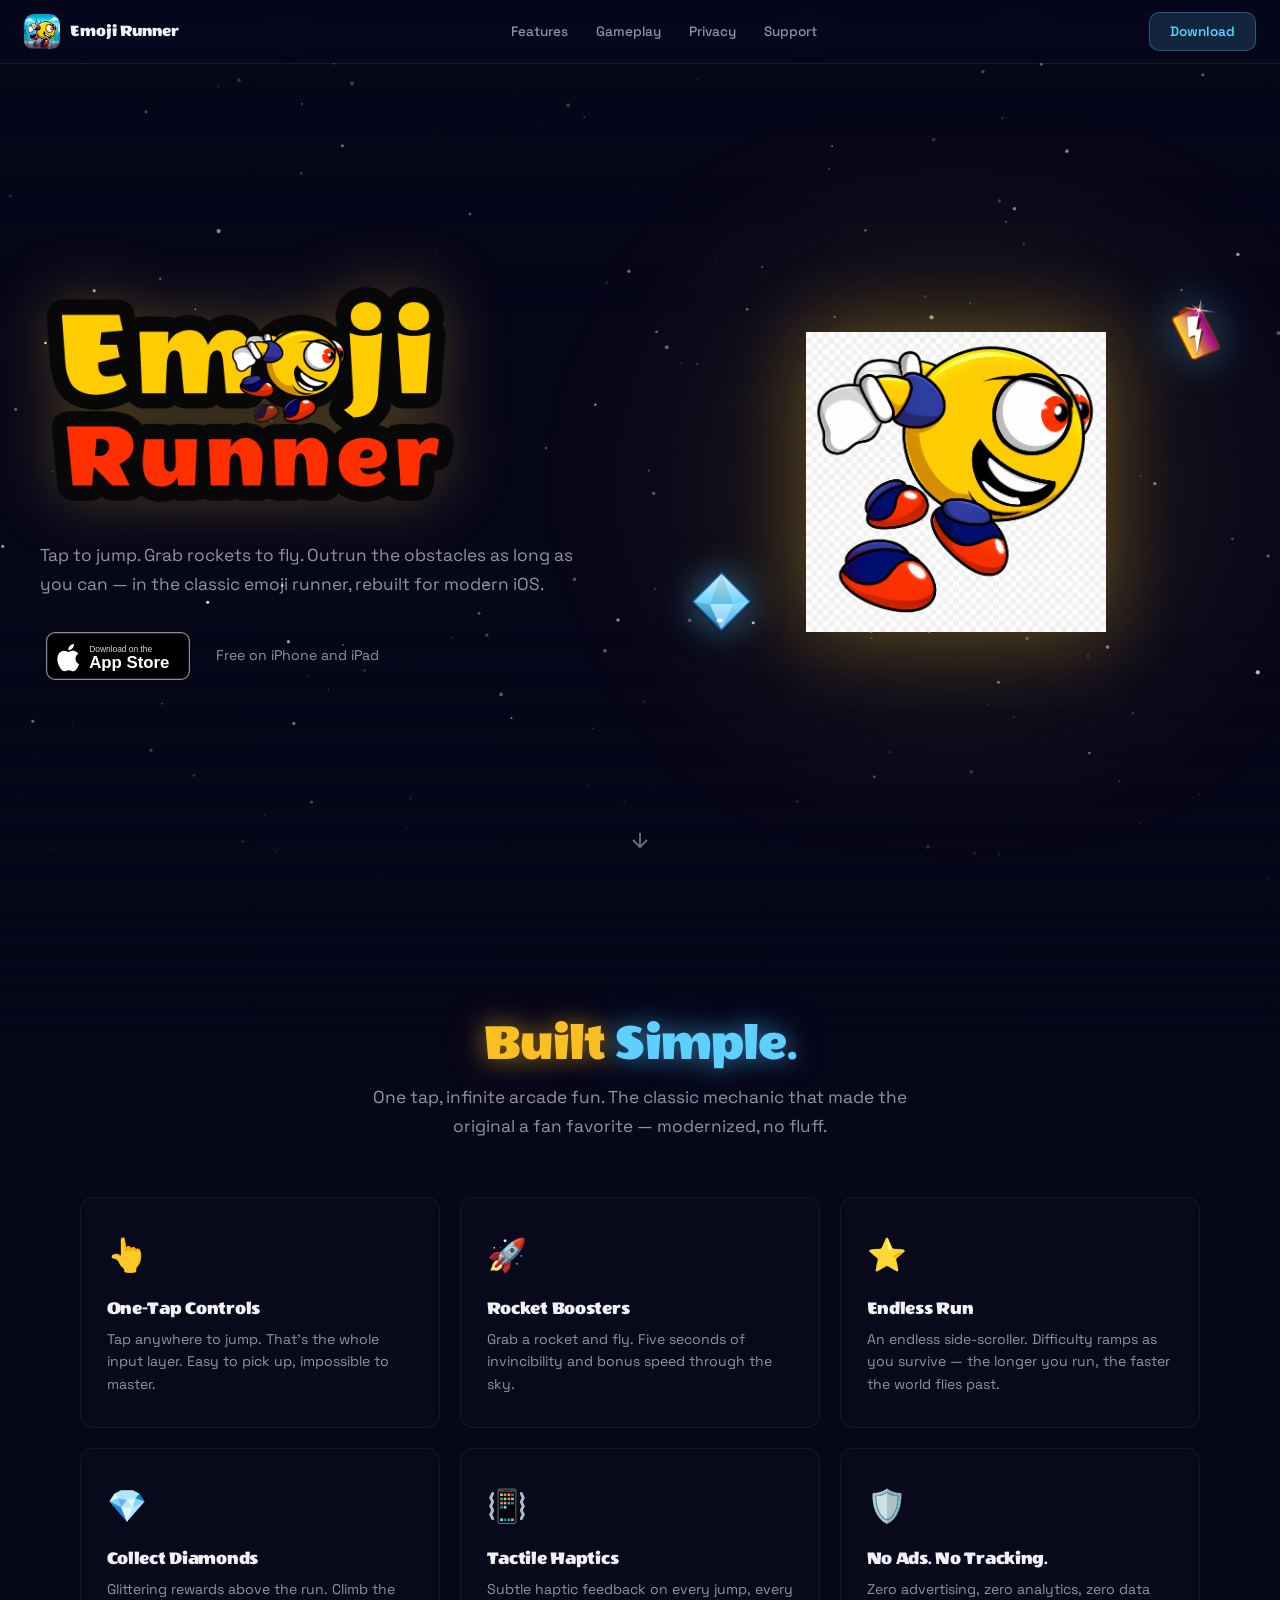
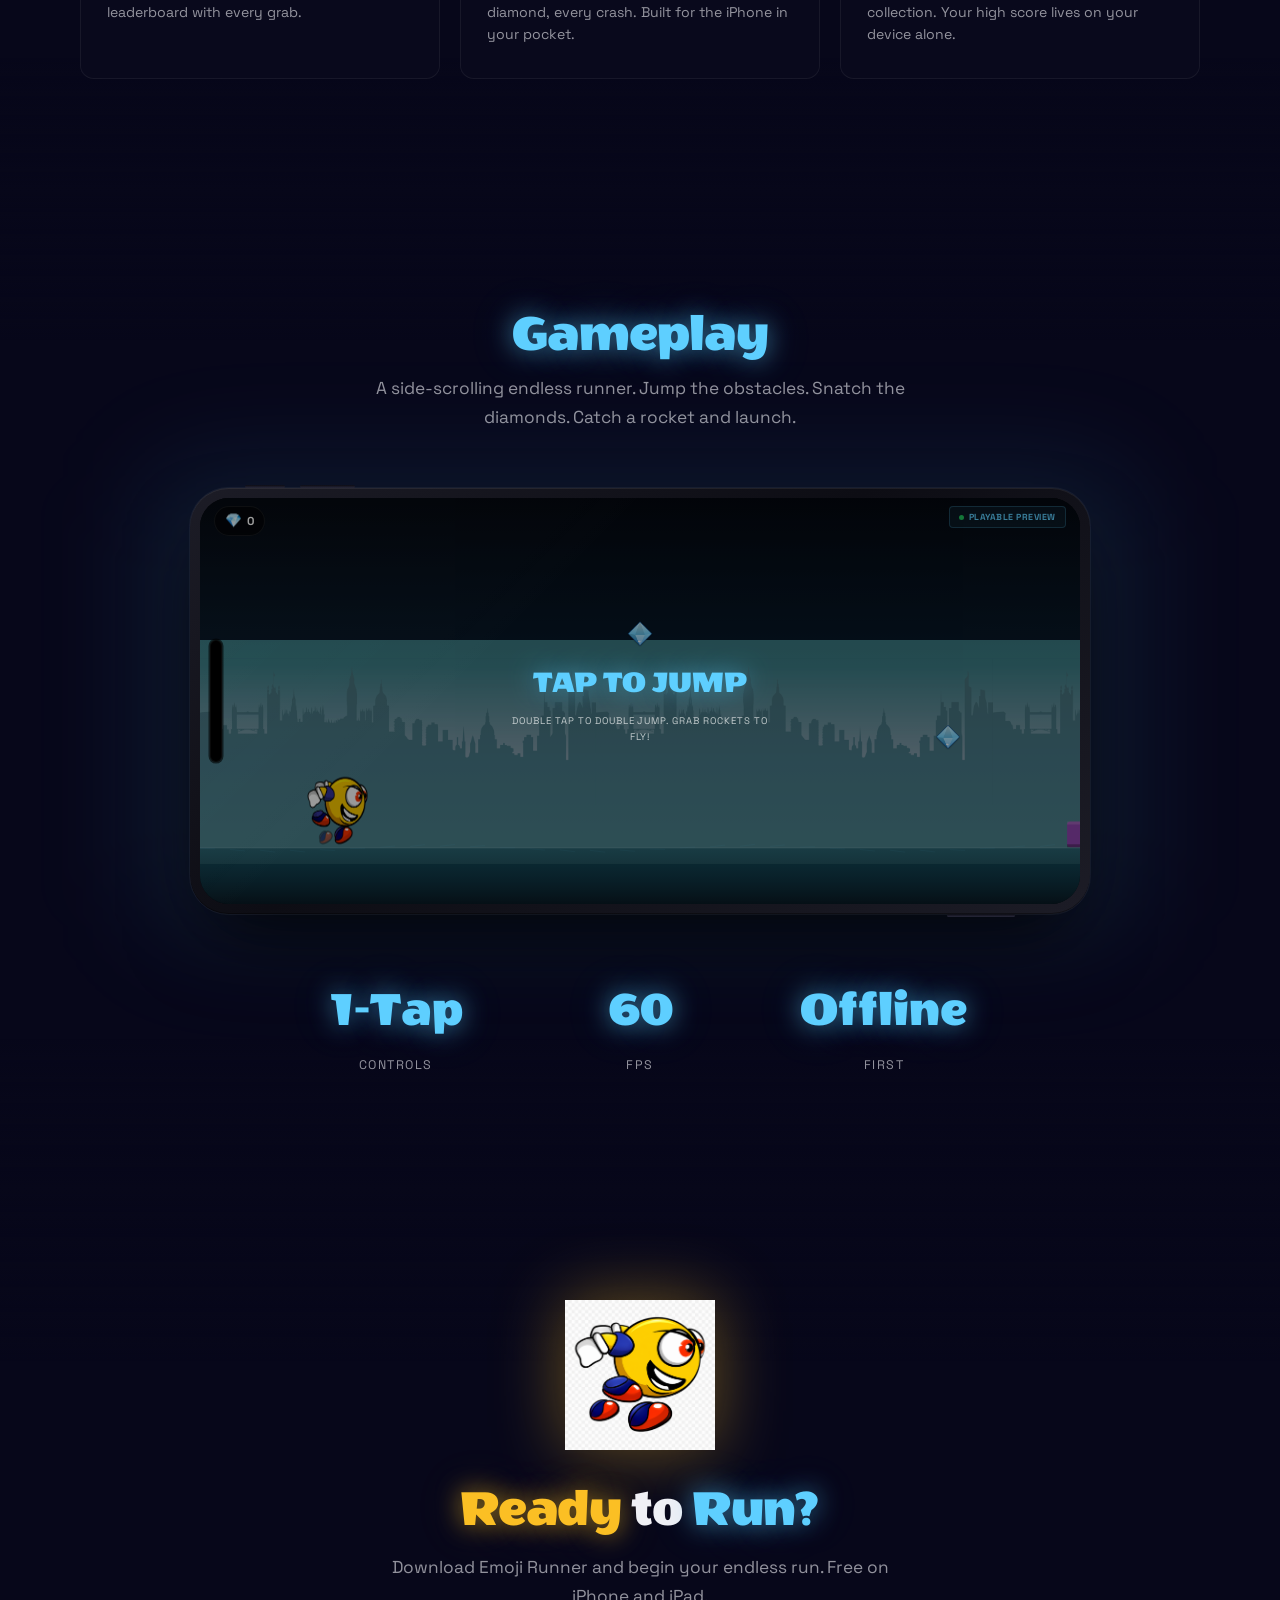
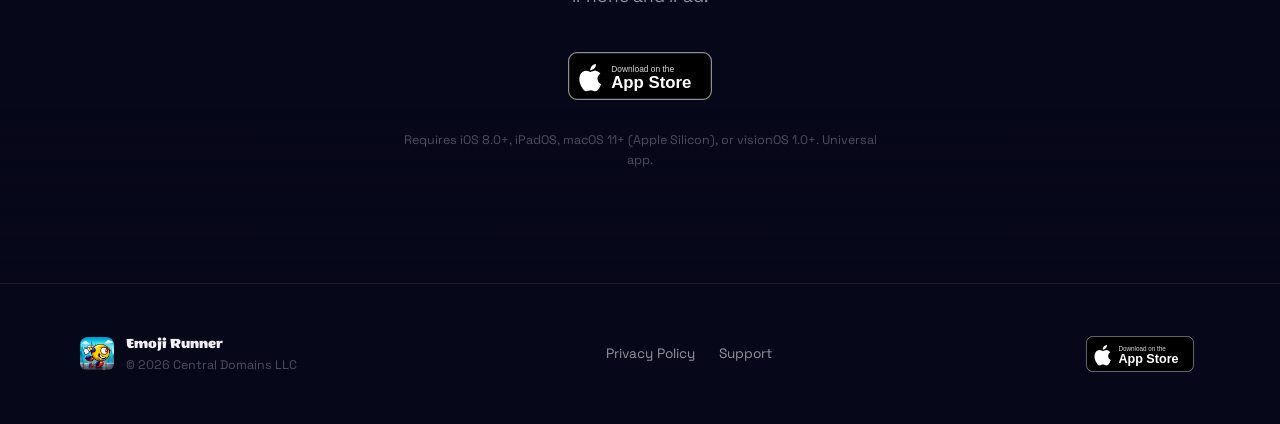
==== commit 3c8dcdc7: "Complete rebuild: jumpalien.com layout with WendyOne font, logo image, game assets, interactive demo" ====
--- a/index.html
+++ b/index.html
@@ -3,28 +3,40 @@
 <head>
 <meta charset="UTF-8" />
 <meta name="viewport" content="width=device-width, initial-scale=1.0, maximum-scale=1" />
-<title>Emoji Runner — One-Tap Endless Runner for iPhone & iPad</title>
-<meta name="description" content="Emoji Runner is a one-tap endless runner. Tap to jump, grab rockets to fly, collect diamonds. Free on iPhone, iPad, Mac, and Apple Vision Pro." />
+<title>Emoji Runner — One-Tap Endless Runner for iPhone &amp; iPad</title>
+<meta name="description" content="Emoji Runner is a one-tap endless runner for iPhone and iPad. Tap to jump, grab rockets to fly, collect diamonds. Free on the App Store. No ads, no tracking." />
 <meta name="theme-color" content="#07071a" />
+
 <link rel="icon" type="image/png" href="/assets/icon.png" />
 <link rel="apple-touch-icon" href="/assets/icon.png" />
 <link rel="canonical" href="https://emojirunner.com/" />
+
+<!-- Open Graph -->
 <meta property="og:title" content="Emoji Runner" />
 <meta property="og:description" content="One-tap endless runner. Tap to jump. Grab rockets to fly. Free on the App Store." />
 <meta property="og:image" content="https://emojirunner.com/assets/screenshot-hero.png" />
 <meta property="og:url" content="https://emojirunner.com/" />
 <meta property="og:type" content="website" />
+
+<!-- Twitter -->
+<meta name="twitter:card" content="summary_large_image" />
+<meta name="twitter:title" content="Emoji Runner" />
+<meta name="twitter:description" content="One-tap endless runner for iPhone &amp; iPad." />
+<meta name="twitter:image" content="https://emojirunner.com/assets/screenshot-hero.png" />
+
+<!-- Fonts -->
 <link rel="preconnect" href="https://fonts.googleapis.com" />
 <link rel="preconnect" href="https://fonts.gstatic.com" crossorigin />
 <link href="https://fonts.googleapis.com/css2?family=Space+Grotesk:wght@300;400;500;600;700&display=swap" rel="stylesheet" />
+
 <link rel="stylesheet" href="/style.css" />
 </head>
 <body>
 
-<!-- Animated Starfield -->
+<!-- ===== STARFIELD CANVAS ===== -->
 <canvas id="starfield" aria-hidden="true"></canvas>
 
-<!-- Nav -->
+<!-- ===== NAV ===== -->
 <header class="nav">
   <a href="#top" class="brand">
     <img src="/assets/icon.png" alt="" width="36" height="36" />
@@ -36,7 +48,6 @@
   <nav class="nav-links">
     <a href="#features">Features</a>
     <a href="#gameplay">Gameplay</a>
-    <a href="#character">Character</a>
     <a href="/privacy.html">Privacy</a>
     <a href="/support.html">Support</a>
   </nav>
@@ -45,30 +56,35 @@
 
 <main id="top">
 
-  <!-- ===== HERO ===== -->
+  <!-- ═════════════════════════════════════
+       HERO — full viewport, 2 columns
+       ═════════════════════════════════════ -->
   <section class="hero">
     <div class="gradient-top"></div>
     <div class="hero-inner container">
-      <div class="hero-copy">
-        <div style="animation: slideUp 0.6s var(--ease) forwards;">
-          <h1 style="margin-bottom: 1rem;">Tap. Jump.<br><span class="text-accent glow-accent">Survive.</span></h1>
-          <p class="lede">Tap to jump. Grab rockets to fly. Outrun the obstacles as long as you can — in the classic emoji runner, rebuilt for modern iOS.</p>
-          <div class="hero-cta">
-            <a href="https://apps.apple.com/us/app/emoji-runner/id973972975" class="appstore-badge" target="_blank" rel="noopener" aria-label="Download on the App Store">
-              <svg viewBox="0 0 120 40" width="160" height="48" xmlns="http://www.w3.org/2000/svg" aria-hidden="true">
-                <rect x="0.5" y="0.5" width="119" height="39" rx="7" fill="black" stroke="white" stroke-opacity="0.55"/>
-                <g fill="white">
-                  <path d="M22 13.5c-0.8 0.9-2.1 1.7-3.4 1.6-0.2-1.3 0.5-2.7 1.3-3.5 0.8-1 2.2-1.7 3.4-1.7 0.1 1.4-0.5 2.7-1.3 3.6zm1.3 2c-1.9-0.1-3.5 1.1-4.4 1.1-0.9 0-2.3-1-3.8-1-1.9 0-3.7 1.1-4.7 2.9-2 3.5-0.5 8.6 1.5 11.4 0.9 1.4 2 2.9 3.5 2.8 1.4-0.1 1.9-0.9 3.6-0.9 1.7 0 2.2 0.9 3.7 0.9 1.5 0 2.5-1.4 3.4-2.8 1-1.6 1.5-3.1 1.5-3.2-0.1 0-2.9-1.1-3-4.4 0-2.8 2.3-4.1 2.4-4.2-1.3-2-3.3-2.2-4-2.2z"/>
-                  <text x="36" y="17" font-family="Helvetica, Arial, sans-serif" font-size="7" fill="white" opacity="0.85">Download on the</text>
-                  <text x="36" y="30" font-family="Helvetica, Arial, sans-serif" font-size="14" font-weight="600" fill="white">App Store</text>
-                </g>
-              </svg>
-            </a>
-            <span class="hero-sub">Free on iPhone and iPad</span>
-          </div>
-        </div>
-      </div>
-
+
+      <!-- LEFT: Logo image + copy -->
+      <div class="hero-copy" style="animation: slideUp 0.6s var(--ease) forwards;">
+        <div class="hero-logo">
+          <img src="/assets/logo@2x.png" alt="Emoji Runner" />
+        </div>
+        <p class="lede">Tap to jump. Grab rockets to fly. Outrun the obstacles as long as you can — in the classic emoji runner, rebuilt for modern iOS.</p>
+        <div class="hero-cta">
+          <a href="https://apps.apple.com/us/app/emoji-runner/id973972975" class="appstore-badge" target="_blank" rel="noopener" aria-label="Download on the App Store">
+            <svg viewBox="0 0 120 40" width="156" height="48" xmlns="http://www.w3.org/2000/svg" aria-hidden="true">
+              <rect x="0.5" y="0.5" width="119" height="39" rx="7" fill="black" stroke="white" stroke-opacity="0.55"/>
+              <g fill="white">
+                <path d="M22 13.5c-0.8 0.9-2.1 1.7-3.4 1.6-0.2-1.3 0.5-2.7 1.3-3.5 0.8-1 2.2-1.7 3.4-1.7 0.1 1.4-0.5 2.7-1.3 3.6zm1.3 2c-1.9-0.1-3.5 1.1-4.4 1.1-0.9 0-2.3-1-3.8-1-1.9 0-3.7 1.1-4.7 2.9-2 3.5-0.5 8.6 1.5 11.4 0.9 1.4 2 2.9 3.5 2.8 1.4-0.1 1.9-0.9 3.6-0.9 1.7 0 2.2 0.9 3.7 0.9 1.5 0 2.5-1.4 3.4-2.8 1-1.6 1.5-3.1 1.5-3.2-0.1 0-2.9-1.1-3-4.4 0-2.8 2.3-4.1 2.4-4.2-1.3-2-3.3-2.2-4-2.2z"/>
+                <text x="36" y="17" font-family="Helvetica, Arial, sans-serif" font-size="7" fill="white" opacity="0.85">Download on the</text>
+                <text x="36" y="30" font-family="Helvetica, Arial, sans-serif" font-size="14" font-weight="600" fill="white">App Store</text>
+              </g>
+            </svg>
+          </a>
+          <span class="hero-sub">Free on iPhone and iPad</span>
+        </div>
+      </div>
+
+      <!-- RIGHT: Animated character + floaters -->
       <div class="hero-anim">
         <div class="hero-glow"></div>
         <div class="hero-character" id="heroSprite">
@@ -77,20 +93,27 @@
         <div class="hero-floater floater-rocket"><img src="/assets/rocket.png" alt="" /></div>
         <div class="hero-floater floater-diamond"><img src="/assets/diamond.png" alt="" /></div>
       </div>
-    </div>
-
+
+    </div>
+
+    <!-- Bouncing scroll-down arrow -->
     <div class="scroll-hint" aria-hidden="true">
-      <svg width="24" height="24" viewBox="0 0 24 24" fill="none" stroke="currentColor" stroke-width="2"><path d="M12 5v14M5 12l7 7 7-7"/></svg>
+      <svg width="24" height="24" viewBox="0 0 24 24" fill="none" stroke="currentColor" stroke-width="2">
+        <path d="M12 5v14M5 12l7 7 7-7"/>
+      </svg>
     </div>
   </section>
 
-  <!-- ===== FEATURES ===== -->
+  <!-- ═════════════════════════════════════
+       FEATURES — 3×2 glass grid
+       ═════════════════════════════════════ -->
   <section id="features" class="features">
     <div class="gradient-top"></div>
     <div class="container" style="position:relative;z-index:10;">
-      <div class="reveal">
-        <h2 class="center" style="margin-bottom:0.5rem;"><span class="text-warm glow-warm">Built</span> <span class="text-accent glow-accent">Simple.</span></h2>
-        <p class="lede center" style="margin-bottom:3.5rem;">One tap, infinite arcade fun. The classic mechanic that made the original a fan favorite — modernized, no fluff.</p>
+
+      <div class="section-header center reveal">
+        <h2><span class="text-warm glow-warm">Built</span> <span class="text-accent glow-accent">Simple.</span></h2>
+        <p class="lede">One tap, infinite arcade fun. The classic mechanic that made the original a fan favorite — modernized, no fluff.</p>
       </div>
 
       <div class="feature-grid">
@@ -125,16 +148,20 @@
           <p>Zero advertising, zero analytics, zero data collection. Your high score lives on your device alone.</p>
         </article>
       </div>
+
     </div>
   </section>
 
-  <!-- ===== GAMEPLAY ===== -->
+  <!-- ═════════════════════════════════════
+       GAMEPLAY — iPhone frame + playable demo
+       ═════════════════════════════════════ -->
   <section id="gameplay" class="gameplay">
     <div class="gradient-top"></div>
     <div class="container" style="position:relative;z-index:10;">
-      <div class="reveal">
-        <h2 class="center" style="margin-bottom:0.5rem;"><span class="text-accent glow-accent">Gameplay</span></h2>
-        <p class="lede center" style="margin-bottom:3.5rem;">A side-scrolling endless runner. Jump the obstacles. Snatch the diamonds. Catch a rocket and launch.</p>
+
+      <div class="section-header center reveal">
+        <h2><span class="text-accent glow-accent">Gameplay</span></h2>
+        <p class="lede">A side-scrolling endless runner. Jump the obstacles. Snatch the diamonds. Catch a rocket and launch.</p>
       </div>
 
       <div class="reveal">
@@ -143,14 +170,17 @@
           <div class="hw-btn hw-vol1"></div>
           <div class="hw-btn hw-vol2"></div>
           <div class="hw-btn hw-pwr"></div>
+
           <div class="iphone-screen">
             <!-- Dynamic Island -->
             <div class="dynamic-island" aria-hidden="true"></div>
             <!-- Screen reflection -->
             <div class="screen-sheen" aria-hidden="true"></div>
+
             <!-- Interactive Demo -->
             <div id="demo-container" class="demo-wrap">
               <canvas id="demo-canvas"></canvas>
+
               <!-- HUD -->
               <div class="demo-hud">
                 <div class="demo-hud-left">
@@ -161,14 +191,17 @@
                   <div class="demo-live"><span class="demo-dot"></span>PLAYABLE PREVIEW</div>
                 </div>
               </div>
+
               <!-- Tap to jump overlay -->
               <div class="demo-overlay" id="demo-overlay">
                 <div class="demo-overlay-title">TAP TO JUMP</div>
                 <div class="demo-overlay-sub">Double tap to double jump. Grab rockets to fly!</div>
               </div>
+
               <!-- Game over overlay -->
               <div class="demo-gameover" id="demo-gameover" style="display:none;">
                 <div class="demo-go-title">GAME OVER</div>
+                <div class="demo-go-score" id="demo-final-score"></div>
                 <p class="demo-go-text">You crashed! Download Emoji Runner to compete for high scores.</p>
                 <button id="demo-retry" class="demo-retry-btn">Try Again</button>
                 <a href="https://apps.apple.com/us/app/emoji-runner/id973972975" target="_blank" rel="noopener" class="demo-appstore-link">Download on the App Store →</a>
@@ -178,6 +211,7 @@
         </div>
       </div>
 
+      <!-- Stats row -->
       <div class="stats-row reveal">
         <div class="stat">
           <div class="stat-value glow-accent">1-Tap</div>
@@ -192,43 +226,28 @@
           <div class="stat-label">First</div>
         </div>
       </div>
+
     </div>
   </section>
 
-  <!-- ===== CHARACTER ===== -->
-  <section id="character" class="character-section">
-    <div class="container" style="position:relative;z-index:10;">
-      <div class="reveal">
-        <p class="eyebrow center">MEET THE RUNNER</p>
-        <h2 class="center" style="margin-bottom:0.5rem;">Your <span class="text-warm glow-warm">favorite</span> emoji.</h2>
-        <p class="lede center" style="margin-bottom:2.5rem;">Enhanced art. Same lovable character. Ready to run.</p>
-      </div>
-
-      <div class="character-strip">
-        <div class="char-frame char-animated glass-card reveal" id="animatedChar">
-          <img src="/assets/character-1.png" alt="Running animation" id="charAnim" />
-        </div>
-        <div class="char-frame glass-card reveal"><img src="/assets/character-1.png" alt="Pose 1" /></div>
-        <div class="char-frame glass-card reveal"><img src="/assets/character-2.png" alt="Pose 2" /></div>
-        <div class="char-frame glass-card reveal"><img src="/assets/character-3.png" alt="Pose 3" /></div>
-        <div class="char-frame glass-card reveal"><img src="/assets/character-4.png" alt="Pose 4" /></div>
-      </div>
-    </div>
-  </section>
-
-  <!-- ===== CTA ===== -->
+  <!-- ═════════════════════════════════════
+       CTA — Ready to Run?
+       ═════════════════════════════════════ -->
   <section class="cta-section">
     <div class="gradient-top"></div>
     <div class="container" style="position:relative;z-index:10;">
+
       <div class="reveal">
         <div class="cta-character">
           <img src="/assets/character-3.png" alt="Emoji Runner" />
         </div>
       </div>
+
       <div class="reveal">
         <h2><span class="text-warm glow-warm">Ready</span> to <span class="text-accent glow-accent">Run?</span></h2>
         <p class="lede center">Download Emoji Runner and begin your endless run. Free on iPhone and iPad.</p>
       </div>
+
       <div class="reveal">
         <a href="https://apps.apple.com/us/app/emoji-runner/id973972975" class="appstore-badge" target="_blank" rel="noopener" aria-label="Download on the App Store">
           <svg viewBox="0 0 120 40" width="180" height="54" xmlns="http://www.w3.org/2000/svg" aria-hidden="true">
@@ -242,36 +261,49 @@
         </a>
         <p class="cta-req">Requires iOS 8.0+, iPadOS, macOS 11+ (Apple Silicon), or visionOS 1.0+. Universal app.</p>
       </div>
+
     </div>
   </section>
 
 </main>
 
-<!-- Footer -->
+<!-- ═════════════════════════════════════
+     FOOTER — 3 columns
+     ═════════════════════════════════════ -->
 <footer class="footer">
   <div class="container footer-inner">
+
+    <!-- Col 1: Brand -->
     <div class="footer-brand">
-      <img src="/assets/icon.png" alt="" width="32" height="32" />
+      <img src="/assets/icon.png" alt="" width="34" height="34" />
       <div>
         <div class="footer-title">Emoji Runner</div>
-        <div class="footer-sub">© <span id="year">2026</span> Central Domains LLC</div>
-      </div>
-    </div>
+        <div class="footer-sub">© 2026 Central Domains LLC</div>
+      </div>
+    </div>
+
+    <!-- Col 2: Links -->
     <nav class="footer-links">
       <a href="/privacy.html">Privacy Policy</a>
       <a href="/support.html">Support</a>
-      <a href="https://apps.apple.com/us/app/emoji-runner/id973972975" target="_blank" rel="noopener">App Store</a>
     </nav>
+
+    <!-- Col 3: App Store badge -->
+    <a class="footer-appstore" href="https://apps.apple.com/us/app/emoji-runner/id973972975" target="_blank" rel="noopener" aria-label="Download on the App Store">
+      <svg viewBox="0 0 120 40" width="120" height="36" xmlns="http://www.w3.org/2000/svg" aria-hidden="true">
+        <rect x="0.5" y="0.5" width="119" height="39" rx="7" fill="black" stroke="white" stroke-opacity="0.45"/>
+        <g fill="white">
+          <path d="M22 13.5c-0.8 0.9-2.1 1.7-3.4 1.6-0.2-1.3 0.5-2.7 1.3-3.5 0.8-1 2.2-1.7 3.4-1.7 0.1 1.4-0.5 2.7-1.3 3.6zm1.3 2c-1.9-0.1-3.5 1.1-4.4 1.1-0.9 0-2.3-1-3.8-1-1.9 0-3.7 1.1-4.7 2.9-2 3.5-0.5 8.6 1.5 11.4 0.9 1.4 2 2.9 3.5 2.8 1.4-0.1 1.9-0.9 3.6-0.9 1.7 0 2.2 0.9 3.7 0.9 1.5 0 2.5-1.4 3.4-2.8 1-1.6 1.5-3.1 1.5-3.2-0.1 0-2.9-1.1-3-4.4 0-2.8 2.3-4.1 2.4-4.2-1.3-2-3.3-2.2-4-2.2z"/>
+          <text x="36" y="17" font-family="Helvetica, Arial, sans-serif" font-size="7" fill="white" opacity="0.85">Download on the</text>
+          <text x="36" y="30" font-family="Helvetica, Arial, sans-serif" font-size="14" font-weight="600" fill="white">App Store</text>
+        </g>
+      </svg>
+    </a>
+
   </div>
 </footer>
 
 <script src="/script.js"></script>
 <script src="/demo.js"></script>
-<style>
-@keyframes slideUp {
-  from { opacity: 0; transform: translateY(30px); }
-  to { opacity: 1; transform: translateY(0); }
-}
-</style>
 </body>
 </html>
--- a/style.css
+++ b/style.css
@@ -1,93 +1,125 @@
-/* Emoji Runner — Premium Marketing Site
-   Inspired by jumpalien.com: animated starfield, glass cards,
-   glowing accents, scroll-reveal, hero with floating character. */
+/* ═══════════════════════════════════════════════════════════════
+   Emoji Runner — Full Rebuild
+   Layout: jumpalien.com exact structure
+   Brand: Emoji Runner assets + warm yellow / cyan accents
+   ═══════════════════════════════════════════════════════════════ */
+
+/* ===== Custom Font ===== */
+@font-face {
+  font-family: "WendyOne";
+  src: url("/assets/Font/WendyOne-Regular.ttf") format("truetype");
+  font-weight: 400;
+  font-style: normal;
+  font-display: swap;
+}
 
 /* ===== Design Tokens ===== */
 :root {
+  --bg-deep: #0b0b10;
   --bg: #07071a;
+  --bg-card: rgba(14, 14, 28, 0.60);
   --fg: #f0f0f5;
   --fg-dim: rgba(240, 240, 245, 0.60);
-  --fg-faint: rgba(240, 240, 245, 0.35);
+  --fg-faint: rgba(240, 240, 245, 0.30);
   --accent: #5ECFFF;
-  --accent-2: #A78BFA;
+  --accent-dim: rgba(94, 207, 255, 0.15);
+  --accent-glow: rgba(94, 207, 255, 0.5);
   --warm: #FBBF24;
-  --warm-dim: rgba(251, 191, 36, 0.5);
+  --warm-dim: rgba(251, 191, 36, 0.15);
+  --warm-glow: rgba(251, 191, 36, 0.5);
+  --red: #f44336;
   --border: rgba(255, 255, 255, 0.08);
-  --border-hover: rgba(255, 255, 255, 0.16);
-  --glass: rgba(12, 12, 36, 0.60);
+  --border-hover: rgba(255, 255, 255, 0.18);
+  --glass: rgba(12, 12, 30, 0.60);
   --glass-border: rgba(255, 255, 255, 0.06);
-  --radius: 0.75rem;
+  --radius: 0.85rem;
+  --radius-lg: 1.2rem;
   --ease: cubic-bezier(0.23, 1, 0.32, 1);
   --content: 1200px;
+  --nav-h: 64px;
+  --font-game: "WendyOne", "Space Grotesk", system-ui, sans-serif;
+  --font-body: "Space Grotesk", system-ui, sans-serif;
 }
 
 /* ===== Reset ===== */
 *, *::before, *::after { box-sizing: border-box; margin: 0; padding: 0; }
 html { scroll-behavior: smooth; }
+
 body {
-  font-family: "Space Grotesk", system-ui, sans-serif;
+  font-family: var(--font-body);
   background: var(--bg);
   color: var(--fg);
   line-height: 1.6;
   -webkit-font-smoothing: antialiased;
+  -moz-osx-font-smoothing: grayscale;
   overflow-x: hidden;
   min-height: 100vh;
 }
+
 a { color: inherit; text-decoration: none; }
 img { display: block; max-width: 100%; }
-button { font: inherit; cursor: pointer; }
-
-/* ===== Animated Starfield ===== */
-#starfield {
-  position: fixed; inset: 0;
-  pointer-events: none; z-index: 0;
-}
-
-/* ===== Gradient overlays ===== */
-.gradient-top {
-  position: absolute; inset: 0; z-index: 1;
-  background: linear-gradient(to bottom, rgba(7,7,26,0.4) 0%, transparent 40%, rgba(7,7,26,1) 100%);
-  pointer-events: none;
-}
+button { font: inherit; cursor: pointer; border: none; background: none; }
+
+/* ===== Utility ===== */
+.font-game { font-family: var(--font-game); }
+.center { text-align: center; margin-left: auto; margin-right: auto; }
+.container { width: 100%; max-width: var(--content); margin: 0 auto; padding: 0 1.25rem; }
+@media (min-width: 640px) { .container { padding: 0 2rem; } }
+@media (min-width: 1024px) { .container { padding: 0 2.5rem; } }
 
 /* ===== Typography ===== */
-h1, h2, h3, h4, h5 { letter-spacing: -0.025em; line-height: 1.15; font-weight: 700; }
+h1, h2, h3, h4, h5 {
+  font-family: var(--font-game);
+  letter-spacing: -0.015em;
+  line-height: 1.15;
+  font-weight: 400;
+}
 h1 { font-size: clamp(2.6rem, 6vw, 4.5rem); }
-h2 { font-size: clamp(1.8rem, 4vw, 3.2rem); }
-h3 { font-size: 1.15rem; font-weight: 600; }
-
+h2 { font-size: clamp(2rem, 4.5vw, 3.4rem); }
+h3 { font-size: 1.2rem; }
+
+.text-accent { color: var(--accent); }
+.text-warm { color: var(--warm); }
 .text-dim { color: var(--fg-dim); }
 .text-faint { color: var(--fg-faint); }
-.text-accent { color: var(--accent); }
-.text-warm { color: var(--warm); }
 
 .glow-accent {
-  text-shadow: 0 0 20px rgba(94, 207, 255, 0.5), 0 0 40px rgba(94, 207, 255, 0.25);
+  text-shadow: 0 0 24px var(--accent-glow), 0 0 48px rgba(94, 207, 255, 0.22);
 }
 .glow-warm {
-  text-shadow: 0 0 20px rgba(251, 191, 36, 0.5), 0 0 40px rgba(251, 191, 36, 0.25);
+  text-shadow: 0 0 24px var(--warm-glow), 0 0 48px rgba(251, 191, 36, 0.22);
 }
 
 .lede {
-  font-size: clamp(1rem, 1.3vw, 1.15rem);
+  font-family: var(--font-body);
+  font-size: clamp(1rem, 1.35vw, 1.18rem);
   color: var(--fg-dim);
   max-width: 540px;
   line-height: 1.7;
-}
-
-.eyebrow {
-  display: inline-block;
-  font-size: 0.7rem; font-weight: 700;
-  letter-spacing: 0.2em;
-  color: var(--fg-dim);
-  text-transform: uppercase;
-  margin-bottom: 14px;
-}
-
-.center { text-align: center; margin-left: auto; margin-right: auto; }
-.container { width: 100%; max-width: var(--content); margin: 0 auto; padding: 0 1rem; }
-@media (min-width: 640px) { .container { padding: 0 1.5rem; } }
-@media (min-width: 1024px) { .container { padding: 0 2rem; } }
+  font-weight: 400;
+}
+
+/* ===== Starfield Canvas ===== */
+#starfield {
+  position: fixed;
+  inset: 0;
+  pointer-events: none;
+  z-index: 0;
+}
+
+/* ===== Section Gradient Overlays ===== */
+.gradient-top {
+  position: absolute;
+  inset: 0;
+  z-index: 1;
+  background: linear-gradient(to bottom,
+    rgba(7, 7, 26, 0.5) 0%,
+    transparent 35%,
+    transparent 70%,
+    rgba(7, 7, 26, 1) 100%
+  );
+  pointer-events: none;
+}
 
 /* ===== Glass Card ===== */
 .glass-card {
@@ -95,523 +127,979 @@
   backdrop-filter: blur(12px);
   -webkit-backdrop-filter: blur(12px);
   border: 1px solid var(--glass-border);
-}
-
-/* ===== Nav ===== */
+  border-radius: var(--radius);
+}
+
+/* ═══════════════════════════════════════════
+   1. NAV — fixed glassmorphic top bar
+   ═══════════════════════════════════════════ */
 .nav {
-  position: fixed; top: 0; left: 0; right: 0;
-  z-index: 100; height: 64px;
-  display: flex; align-items: center; justify-content: space-between;
+  position: fixed;
+  top: 0; left: 0; right: 0;
+  z-index: 100;
+  height: var(--nav-h);
+  display: flex;
+  align-items: center;
+  justify-content: space-between;
   padding: 0 1.5rem;
   border-bottom: 1px solid var(--border);
 }
-/* Apply glass behind nav */
+
 .nav::before {
-  content: ""; position: absolute; inset: 0; z-index: -1;
-  background: rgba(7, 7, 26, 0.80);
-  backdrop-filter: blur(16px) saturate(180%);
-  -webkit-backdrop-filter: blur(16px) saturate(180%);
+  content: "";
+  position: absolute;
+  inset: 0;
+  z-index: -1;
+  background: rgba(7, 7, 26, 0.78);
+  backdrop-filter: blur(18px) saturate(180%);
+  -webkit-backdrop-filter: blur(18px) saturate(180%);
 }
 
 .brand {
-  display: flex; align-items: center; gap: 10px;
-  font-weight: 700; font-size: 1rem;
-}
-.brand img { border-radius: 8px; width: 36px; height: 36px; }
+  display: flex;
+  align-items: center;
+  gap: 10px;
+  font-family: var(--font-game);
+  font-weight: 400;
+  font-size: 1.05rem;
+}
+
+.brand img {
+  border-radius: 10px;
+  width: 36px;
+  height: 36px;
+}
 
 .nav-links {
-  display: flex; align-items: center; gap: 1.5rem;
-}
+  display: flex;
+  align-items: center;
+  gap: 1.75rem;
+}
+
 .nav-links a {
-  font-size: 0.85rem; color: var(--fg-dim); font-weight: 500;
+  font-size: 0.85rem;
+  color: var(--fg-dim);
+  font-weight: 500;
   transition: color 0.2s;
 }
-.nav-links a:hover { color: var(--fg); }
+
+.nav-links a:hover {
+  color: var(--fg);
+}
 
 .nav-dl {
-  display: inline-flex; align-items: center; gap: 8px;
-  padding: 8px 18px;
+  display: inline-flex;
+  align-items: center;
+  gap: 8px;
+  padding: 8px 20px;
   border-radius: 10px;
-  background: rgba(94, 207, 255, 0.10);
-  border: 1px solid rgba(94, 207, 255, 0.25);
+  background: var(--accent-dim);
+  border: 1px solid rgba(94, 207, 255, 0.30);
   color: var(--accent);
-  font-size: 0.85rem; font-weight: 600;
-  transition: background 0.2s;
-}
-.nav-dl:hover { background: rgba(94, 207, 255, 0.18); }
-
-/* ===== Hero ===== */
+  font-size: 0.85rem;
+  font-weight: 600;
+  transition: background 0.2s, border-color 0.2s;
+}
+
+.nav-dl:hover {
+  background: rgba(94, 207, 255, 0.22);
+  border-color: rgba(94, 207, 255, 0.5);
+}
+
+/* ═══════════════════════════════════════════
+   2. HERO — full viewport, two columns
+   ═══════════════════════════════════════════ */
 .hero {
   position: relative;
   min-height: 100vh;
-  display: flex; align-items: center; justify-content: center;
-  padding-top: 64px;
-}
+  min-height: 100dvh;
+  display: flex;
+  align-items: center;
+  justify-content: center;
+  padding-top: var(--nav-h);
+}
+
 .hero-inner {
-  position: relative; z-index: 10;
-  display: flex; align-items: center; gap: 3rem;
-  padding: 5rem 0;
-  width: 100%; max-width: var(--content);
-  padding-left: 2rem; padding-right: 2rem;
-}
-.hero-copy { flex: 1; }
-.hero-copy .lede { margin-bottom: 2rem; }
+  position: relative;
+  z-index: 10;
+  display: flex;
+  align-items: center;
+  gap: 4rem;
+  padding: 4rem 0;
+  width: 100%;
+  max-width: var(--content);
+}
+
+/* LEFT column — logo image + copy */
+.hero-copy {
+  flex: 1;
+  min-width: 0;
+}
+
+.hero-logo {
+  max-width: 420px;
+  margin-bottom: 1.25rem;
+  filter: drop-shadow(0 0 30px rgba(251, 191, 36, 0.25));
+}
+
+.hero-logo img {
+  width: 100%;
+  height: auto;
+}
+
+.hero-copy .lede {
+  margin-bottom: 2rem;
+}
 
 .hero-cta {
-  display: flex; align-items: center; gap: 1rem; flex-wrap: wrap;
-  margin-bottom: 0;
+  display: flex;
+  align-items: center;
+  gap: 1.25rem;
+  flex-wrap: wrap;
 }
 
 .appstore-badge {
   display: inline-block;
-  transition: transform 0.2s var(--ease);
-}
-.appstore-badge:hover { transform: scale(1.05); }
-.appstore-badge img, .appstore-badge svg { height: 48px; display: block; }
-
-.hero-sub { font-size: 0.88rem; color: var(--fg-dim); }
-
-/* Hero animation container */
+  transition: transform 0.25s var(--ease);
+}
+
+.appstore-badge:hover {
+  transform: scale(1.06);
+}
+
+.appstore-badge img,
+.appstore-badge svg {
+  height: 48px;
+  display: block;
+}
+
+.hero-sub {
+  font-size: 0.88rem;
+  color: var(--fg-dim);
+}
+
+/* RIGHT column — animated character */
 .hero-anim {
   flex: 1;
-  display: flex; align-items: center; justify-content: center;
+  display: flex;
+  align-items: center;
+  justify-content: center;
   position: relative;
-  width: 360px; height: 360px;
-  min-width: 280px; min-height: 280px;
+  width: 380px;
+  height: 380px;
+  min-width: 280px;
+  min-height: 280px;
 }
 
 .hero-glow {
-  position: absolute; inset: -20%;
-  background: radial-gradient(circle, rgba(251,191,36,0.12) 0%, transparent 70%);
-  filter: blur(50px);
+  position: absolute;
+  inset: -25%;
+  background: radial-gradient(circle, rgba(251, 191, 36, 0.14) 0%, transparent 70%);
+  filter: blur(60px);
   pointer-events: none;
   animation: pulseGlow 4s ease-in-out infinite;
 }
 
 .hero-character {
-  position: relative; z-index: 10;
-  width: 280px; height: 280px;
+  position: relative;
+  z-index: 10;
+  width: 300px;
+  height: 300px;
   animation: heroFloat 3.5s ease-in-out infinite;
-  filter: drop-shadow(0 0 35px rgba(251, 191, 36, 0.35));
-}
-.hero-character img { width: 100%; height: 100%; object-fit: contain; }
+  filter: drop-shadow(0 0 40px rgba(251, 191, 36, 0.35));
+}
+
+.hero-character img {
+  width: 100%;
+  height: 100%;
+  object-fit: contain;
+}
 
 .hero-floater {
   position: absolute;
   pointer-events: none;
-  filter: drop-shadow(0 0 20px rgba(94,207,255,0.4));
-}
-.hero-floater img { width: 100%; height: auto; }
+  filter: drop-shadow(0 0 22px rgba(94, 207, 255, 0.45));
+}
+
+.hero-floater img {
+  width: 100%;
+  height: auto;
+}
 
 .floater-rocket {
-  width: 90px; top: 5%; right: 2%; z-index: 20;
+  width: 90px;
+  top: 2%;
+  right: 0%;
+  z-index: 20;
   animation: floatItem 4s ease-in-out infinite;
 }
+
 .floater-diamond {
-  width: 60px; bottom: 12%; left: 5%; z-index: 20;
+  width: 65px;
+  bottom: 10%;
+  left: 3%;
+  z-index: 20;
   animation: floatItem 3.5s ease-in-out infinite 0.6s;
-  filter: drop-shadow(0 0 15px rgba(94,207,255,0.5));
-}
-
+  filter: drop-shadow(0 0 18px rgba(94, 207, 255, 0.55));
+}
+
+/* Scroll-down arrow */
+.scroll-hint {
+  position: absolute;
+  bottom: 2.5rem;
+  left: 50%;
+  transform: translateX(-50%);
+  z-index: 10;
+  animation: bounce 2s infinite;
+  color: var(--fg-dim);
+  opacity: 0.7;
+}
+
+/* ===== Hero Animations ===== */
 @keyframes heroFloat {
   0%, 100% { transform: translateY(0) rotate(-2deg); }
-  50% { transform: translateY(-16px) rotate(2deg); }
-}
+  50%      { transform: translateY(-18px) rotate(2deg); }
+}
+
 @keyframes floatItem {
   0%, 100% { transform: translateY(0) rotate(0deg); }
-  50% { transform: translateY(-14px) rotate(5deg); }
-}
+  50%      { transform: translateY(-14px) rotate(6deg); }
+}
+
 @keyframes pulseGlow {
   0%, 100% { opacity: 0.5; transform: scale(1); }
-  50% { opacity: 0.9; transform: scale(1.06); }
-}
-
-.scroll-hint {
-  position: absolute; bottom: 2rem; left: 50%;
-  transform: translateX(-50%); z-index: 10;
-  animation: bounce 2s infinite;
-  color: var(--fg-dim);
-}
+  50%      { opacity: 1;   transform: scale(1.08); }
+}
+
 @keyframes bounce {
-  0%, 100% { transform: translateX(-50%) translateY(0); }
-  50% { transform: translateX(-50%) translateY(8px); }
-}
-
-/* ===== Features ===== */
-.features { position: relative; padding: 6rem 0; }
+  0%, 100% { transform: translateX(-50%) translateY(0); opacity: 0.7; }
+  50%      { transform: translateX(-50%) translateY(10px); opacity: 1; }
+}
+
+@keyframes slideUp {
+  from { opacity: 0; transform: translateY(32px); }
+  to   { opacity: 1; transform: translateY(0); }
+}
+
+/* ═══════════════════════════════════════════
+   3. FEATURES — 3×2 glass card grid
+   ═══════════════════════════════════════════ */
+.features {
+  position: relative;
+  padding: 7rem 0;
+}
+
 .features .gradient-top {
-  background: linear-gradient(to bottom, var(--bg) 0%, transparent 15%, transparent 85%, var(--bg) 100%);
+  background: linear-gradient(to bottom,
+    var(--bg) 0%, transparent 15%,
+    transparent 85%, var(--bg) 100%
+  );
+}
+
+.section-header {
+  margin-bottom: 3.5rem;
+}
+
+.section-header h2 {
+  margin-bottom: 0.5rem;
+}
+
+.section-header .lede {
+  margin-left: auto;
+  margin-right: auto;
 }
 
 .feature-grid {
   display: grid;
   grid-template-columns: repeat(3, 1fr);
-  gap: 1.2rem;
-}
+  gap: 1.25rem;
+}
+
 .feature-card {
-  border-radius: var(--radius);
-  padding: 1.8rem 1.5rem;
-  transition: transform 0.3s var(--ease), border-color 0.3s;
-}
+  padding: 2rem 1.6rem;
+  transition: transform 0.35s var(--ease), border-color 0.35s;
+}
+
 .feature-card:hover {
-  transform: translateY(-4px);
-  border-color: rgba(94,207,255,0.2);
-}
+  transform: translateY(-6px);
+  border-color: rgba(94, 207, 255, 0.22);
+}
+
 .feature-icon {
-  font-size: 1.8rem; margin-bottom: 1rem;
+  font-size: 2rem;
+  margin-bottom: 1rem;
   display: inline-block;
-  transition: transform 0.2s;
-}
-.feature-card:hover .feature-icon { transform: scale(1.12); }
-.feature-card h3 { margin-bottom: 0.5rem; color: var(--fg); }
-.feature-card p { font-size: 0.88rem; color: var(--fg-dim); line-height: 1.55; }
-
-/* ===== Gameplay ===== */
-.gameplay { position: relative; padding: 6rem 0; }
+  transition: transform 0.25s;
+}
+
+.feature-card:hover .feature-icon {
+  transform: scale(1.15);
+}
+
+.feature-card h3 {
+  margin-bottom: 0.5rem;
+  color: var(--fg);
+}
+
+.feature-card p {
+  font-family: var(--font-body);
+  font-size: 0.88rem;
+  color: var(--fg-dim);
+  line-height: 1.6;
+  font-weight: 400;
+}
+
+/* ═══════════════════════════════════════════
+   4. GAMEPLAY — iPhone landscape frame + demo
+   ═══════════════════════════════════════════ */
+.gameplay {
+  position: relative;
+  padding: 7rem 0;
+}
+
 .gameplay .gradient-top {
-  background: linear-gradient(to bottom, var(--bg) 0%, transparent 15%, transparent 85%, var(--bg) 100%);
-}
-
-/* iPhone landscape frame — enhanced with Dynamic Island */
+  background: linear-gradient(to bottom,
+    var(--bg) 0%, transparent 15%,
+    transparent 85%, var(--bg) 100%
+  );
+}
+
+/* ----- iPhone Frame ----- */
 .iphone-frame {
   position: relative;
   max-width: 900px;
   margin: 0 auto;
-  border-radius: 2.2rem;
+  border-radius: 2.4rem;
   padding: 10px;
-  background: linear-gradient(135deg, #1a1a22 0%, #0b0b10 50%, #1a1a22 100%);
-  box-shadow: 0 30px 70px -20px rgba(0,0,0,0.8), inset 0 1px 0 rgba(255,255,255,0.06);
-  outline: 1px solid rgba(255,255,255,0.06);
-}
-/* Glow behind frame */
+  /* Titanium bezel gradient */
+  background: linear-gradient(145deg, #1c1c26 0%, #0d0d14 45%, #1c1c26 100%);
+  box-shadow:
+    0 35px 80px -20px rgba(0, 0, 0, 0.85),
+    inset 0 1px 0 rgba(255, 255, 255, 0.07),
+    inset 0 -1px 0 rgba(0, 0, 0, 0.4);
+  outline: 1px solid rgba(255, 255, 255, 0.05);
+}
+
+/* Subtle glow behind the phone */
 .iphone-frame::before {
-  content: ""; position: absolute; inset: 0; z-index: -1;
-  border-radius: 2.5rem;
-  background: rgba(94,207,255,0.12);
-  filter: blur(40px);
-  transform: scale(1.08);
+  content: "";
+  position: absolute;
+  inset: 0;
+  z-index: -1;
+  border-radius: 3rem;
+  background: rgba(94, 207, 255, 0.1);
+  filter: blur(50px);
+  transform: scale(1.1);
   pointer-events: none;
 }
 
-/* Hardware buttons */
+/* Hardware buttons — landscape orientation */
 .hw-btn {
   position: absolute;
-  background: linear-gradient(to bottom, #0b0b10, #2a2a32);
+  background: linear-gradient(to bottom, #0c0c14, #28283a);
   border-radius: 2px;
 }
-.hw-vol1 { top: -3px; left: 60px; width: 45px; height: 3px; }
-.hw-vol2 { top: -3px; left: 120px; width: 60px; height: 3px; }
-.hw-pwr  { bottom: -3px; right: 80px; width: 72px; height: 3px; }
-
+
+/* Volume buttons on top */
+.hw-vol1 { top: -3px; left: 55px; width: 40px; height: 3px; }
+.hw-vol2 { top: -3px; left: 110px; width: 55px; height: 3px; }
+/* Power button on bottom */
+.hw-pwr  { bottom: -3px; right: 75px; width: 68px; height: 3px; }
+
+/* Screen area */
 .iphone-screen {
   position: relative;
-  border-radius: 1.65rem;
+  border-radius: 1.8rem;
   overflow: hidden;
   aspect-ratio: 19.5 / 9;
   background: #000;
 }
-.iphone-screen img {
-  width: 100%; height: 100%;
-  object-fit: cover;
-}
-
-/* Dynamic Island */
+
+/* Dynamic Island — vertical pill on the left (landscape) */
 .dynamic-island {
-  position: absolute; left: 10px; top: 50%; transform: translateY(-50%);
+  position: absolute;
+  left: 10px;
+  top: 50%;
+  transform: translateY(-50%);
   z-index: 30;
-  height: 32%; width: 13px;
-  background: #000; border-radius: 999px;
-  box-shadow: 0 0 0 1.5px rgba(0,0,0,0.5), inset 0 0 0 1px rgba(255,255,255,0.04);
+  height: 30%;
+  width: 12px;
+  background: #000;
+  border-radius: 999px;
+  box-shadow:
+    0 0 0 1.5px rgba(0, 0, 0, 0.6),
+    inset 0 0 0 1px rgba(255, 255, 255, 0.04);
 }
 
 /* Screen reflection sheen */
 .screen-sheen {
-  position: absolute; inset: 0; z-index: 20;
+  position: absolute;
+  inset: 0;
+  z-index: 20;
   pointer-events: none;
-  background: linear-gradient(135deg, rgba(255,255,255,0.06) 0%, transparent 40%, transparent 100%);
+  background: linear-gradient(
+    135deg,
+    rgba(255, 255, 255, 0.055) 0%,
+    transparent 38%,
+    transparent 100%
+  );
   mix-blend-mode: overlay;
 }
 
-/* ===== Interactive Demo ===== */
+/* ----- Interactive Demo Container ----- */
 .demo-wrap {
   position: relative;
-  width: 100%; height: 100%;
+  width: 100%;
+  height: 100%;
   cursor: pointer;
   user-select: none;
   -webkit-user-select: none;
 }
+
 .demo-wrap canvas {
-  display: block; width: 100%; height: 100%;
-}
-
-/* HUD */
+  display: block;
+  width: 100%;
+  height: 100%;
+}
+
+/* ----- Demo HUD ----- */
 .demo-hud {
-  position: absolute; top: 8px; left: 12px; right: 12px;
-  display: flex; justify-content: space-between; align-items: flex-start;
-  pointer-events: none; z-index: 15;
-  font-family: "Space Grotesk", system-ui, sans-serif;
-}
-.demo-hud-left, .demo-hud-right { display: flex; gap: 8px; align-items: center; }
+  position: absolute;
+  top: 8px;
+  left: 14px;
+  right: 14px;
+  display: flex;
+  justify-content: space-between;
+  align-items: flex-start;
+  pointer-events: none;
+  z-index: 15;
+  font-family: var(--font-body);
+}
+
+.demo-hud-left,
+.demo-hud-right {
+  display: flex;
+  gap: 8px;
+  align-items: center;
+}
+
 .demo-badge {
-  display: flex; align-items: center; gap: 5px;
+  display: flex;
+  align-items: center;
+  gap: 5px;
   padding: 3px 10px;
-  background: rgba(0,0,0,0.55);
+  background: rgba(0, 0, 0, 0.55);
   border-radius: 999px;
-  border: 1px solid rgba(255,255,255,0.08);
+  border: 1px solid rgba(255, 255, 255, 0.08);
   backdrop-filter: blur(6px);
-  color: #fff; font-weight: 700;
+  -webkit-backdrop-filter: blur(6px);
+  color: #fff;
+  font-weight: 700;
   font-size: 0.72rem;
 }
-.demo-star { font-size: 0.85rem; }
+
+.demo-star {
+  font-size: 0.85rem;
+}
+
 .demo-fly {
-  background: rgba(6,78,100,0.55);
-  border-color: rgba(94,207,255,0.3);
+  background: rgba(6, 78, 100, 0.6);
+  border-color: rgba(94, 207, 255, 0.35);
   color: var(--accent);
   animation: pulse 1.5s ease-in-out infinite;
 }
-@keyframes pulse { 50% { opacity: 0.6; } }
+
+@keyframes pulse {
+  50% { opacity: 0.55; }
+}
 
 .demo-live {
-  display: flex; align-items: center; gap: 5px;
-  padding: 3px 8px;
-  background: rgba(94,207,255,0.1);
-  border: 1px solid rgba(94,207,255,0.25);
+  display: flex;
+  align-items: center;
+  gap: 5px;
+  padding: 3px 9px;
+  background: rgba(94, 207, 255, 0.08);
+  border: 1px solid rgba(94, 207, 255, 0.25);
   border-radius: 4px;
-  color: var(--accent); font-weight: 700;
-  font-size: 0.55rem; letter-spacing: 0.05em;
+  color: var(--accent);
+  font-weight: 700;
+  font-size: 0.55rem;
+  letter-spacing: 0.06em;
   backdrop-filter: blur(6px);
-}
+  -webkit-backdrop-filter: blur(6px);
+}
+
 .demo-dot {
-  display: inline-block; width: 5px; height: 5px;
-  background: var(--accent); border-radius: 50%;
+  display: inline-block;
+  width: 5px;
+  height: 5px;
+  background: #22c55e;
+  border-radius: 50%;
   animation: ping 1.5s ease-in-out infinite;
 }
-@keyframes ping { 50% { opacity: 0.3; transform: scale(0.6); } }
-
-/* Overlays */
-.demo-overlay, .demo-gameover {
-  position: absolute; inset: 0; z-index: 18;
-  display: flex; flex-direction: column;
-  align-items: center; justify-content: center;
-  text-align: center; padding: 1rem;
+
+@keyframes ping {
+  50% { opacity: 0.3; transform: scale(0.6); }
+}
+
+/* ----- Demo Overlays ----- */
+.demo-overlay,
+.demo-gameover {
+  position: absolute;
+  inset: 0;
+  z-index: 18;
+  display: flex;
+  flex-direction: column;
+  align-items: center;
+  justify-content: center;
+  text-align: center;
+  padding: 1rem;
   pointer-events: none;
-  font-family: "Space Grotesk", system-ui, sans-serif;
-}
-.demo-overlay { background: rgba(0,0,0,0.4); }
+  font-family: var(--font-body);
+}
+
+.demo-overlay {
+  background: rgba(0, 0, 0, 0.4);
+}
+
 .demo-overlay-title {
-  font-size: clamp(1rem, 3vw, 1.8rem); font-weight: 700;
-  color: var(--accent); margin-bottom: 0.3rem;
-  text-shadow: 0 0 20px rgba(94,207,255,0.5);
-}
+  font-family: var(--font-game);
+  font-size: clamp(1.1rem, 3vw, 2rem);
+  font-weight: 400;
+  color: var(--accent);
+  margin-bottom: 0.35rem;
+  text-shadow: 0 0 24px var(--accent-glow);
+}
+
 .demo-overlay-sub {
-  font-size: 0.6rem; color: rgba(255,255,255,0.75);
-  text-transform: uppercase; letter-spacing: 0.1em;
+  font-size: 0.6rem;
+  color: rgba(255, 255, 255, 0.7);
+  text-transform: uppercase;
+  letter-spacing: 0.1em;
   max-width: 260px;
 }
 
 .demo-gameover {
-  background: rgba(0,0,0,0.75);
-  backdrop-filter: blur(8px);
+  background: rgba(0, 0, 0, 0.78);
+  backdrop-filter: blur(10px);
+  -webkit-backdrop-filter: blur(10px);
   pointer-events: auto;
   cursor: default;
 }
+
 .demo-go-title {
-  font-size: clamp(1.2rem, 3.5vw, 2.2rem); font-weight: 700;
-  color: #f44336; margin-bottom: 0.5rem;
-  text-shadow: 0 0 20px rgba(244,67,54,0.5);
-}
+  font-family: var(--font-game);
+  font-size: clamp(1.3rem, 3.5vw, 2.4rem);
+  font-weight: 400;
+  color: var(--red);
+  margin-bottom: 0.5rem;
+  text-shadow: 0 0 24px rgba(244, 67, 54, 0.5);
+}
+
+.demo-go-score {
+  font-family: var(--font-game);
+  font-size: 1rem;
+  color: var(--warm);
+  margin-bottom: 0.5rem;
+}
+
 .demo-go-text {
-  font-size: 0.72rem; color: rgba(255,255,255,0.8);
-  max-width: 300px; margin-bottom: 0.8rem; line-height: 1.5;
-}
+  font-size: 0.72rem;
+  color: rgba(255, 255, 255, 0.75);
+  max-width: 300px;
+  margin-bottom: 0.8rem;
+  line-height: 1.5;
+}
+
 .demo-retry-btn {
-  display: inline-block; padding: 6px 20px;
-  background: rgba(94,207,255,0.15); border: 1px solid rgba(94,207,255,0.35);
-  border-radius: 8px; color: var(--accent); font-weight: 600; font-size: 0.78rem;
-  cursor: pointer; transition: background 0.2s;
-  margin-bottom: 0.5rem;
-}
-.demo-retry-btn:hover { background: rgba(94,207,255,0.25); }
+  display: inline-block;
+  padding: 7px 22px;
+  background: var(--accent-dim);
+  border: 1px solid rgba(94, 207, 255, 0.4);
+  border-radius: 8px;
+  color: var(--accent);
+  font-weight: 600;
+  font-size: 0.78rem;
+  cursor: pointer;
+  transition: background 0.2s, border-color 0.2s;
+  margin-bottom: 0.6rem;
+}
+
+.demo-retry-btn:hover {
+  background: rgba(94, 207, 255, 0.28);
+  border-color: rgba(94, 207, 255, 0.6);
+}
+
 .demo-appstore-link {
-  font-size: 0.6rem; color: rgba(255,255,255,0.5);
+  font-size: 0.6rem;
+  color: rgba(255, 255, 255, 0.45);
   transition: color 0.2s;
 }
-.demo-appstore-link:hover { color: var(--accent); }
-
-/* Stats */
+
+.demo-appstore-link:hover {
+  color: var(--accent);
+}
+
+/* ----- Stats Row ----- */
 .stats-row {
-  display: grid; grid-template-columns: repeat(3, 1fr);
-  gap: 2rem; max-width: 700px; margin: 3rem auto 0;
-}
-.stat { text-align: center; }
+  display: grid;
+  grid-template-columns: repeat(3, 1fr);
+  gap: 2rem;
+  max-width: 700px;
+  margin: 3.5rem auto 0;
+}
+
+.stat {
+  text-align: center;
+}
+
 .stat-value {
-  font-size: clamp(2rem, 4vw, 3rem);
-  font-weight: 700;
+  font-family: var(--font-game);
+  font-size: clamp(2rem, 4.5vw, 3.2rem);
+  font-weight: 400;
   color: var(--accent);
   margin-bottom: 0.25rem;
 }
-.stat-value.glow-accent {
-  text-shadow: 0 0 20px rgba(94,207,255,0.5), 0 0 40px rgba(94,207,255,0.25);
-}
+
 .stat-label {
-  font-size: 0.78rem; color: var(--fg-dim);
-  text-transform: uppercase; letter-spacing: 0.12em;
-}
-
-/* ===== Character ===== */
-.character-section { position: relative; padding: 5rem 0; }
-.character-strip {
-  display: flex; justify-content: center;
-  gap: 1.5rem; flex-wrap: wrap;
-}
-.char-frame {
-  width: 150px; height: 150px;
-  display: flex; align-items: center; justify-content: center;
-  border-radius: var(--radius);
-  padding: 1rem;
-  transition: transform 0.3s var(--ease), border-color 0.3s;
-}
-.char-frame:hover {
-  transform: translateY(-6px) scale(1.05);
-  border-color: rgba(251,191,36,0.25);
-}
-.char-frame img {
-  width: 100%; height: 100%; object-fit: contain;
-  filter: drop-shadow(0 4px 12px rgba(0,0,0,0.4));
-}
-.char-animated {
-  width: 200px; height: 200px;
-  padding: 1.2rem;
+  font-size: 0.78rem;
+  color: var(--fg-dim);
+  text-transform: uppercase;
+  letter-spacing: 0.12em;
+}
+
+/* ═══════════════════════════════════════════
+   5. CTA — Ready to Run?
+   ═══════════════════════════════════════════ */
+.cta-section {
   position: relative;
-  border-color: rgba(251,191,36,0.15);
-  background: rgba(251,191,36,0.04);
-}
-.char-animated::after {
-  content: "RUNNING"; position: absolute;
-  bottom: 10px; left: 50%; transform: translateX(-50%);
-  font-size: 0.6rem; font-weight: 700;
-  letter-spacing: 0.15em; color: var(--warm);
-  opacity: 0.5;
-}
-
-/* ===== CTA ===== */
-.cta-section { position: relative; padding: 6rem 0; text-align: center; }
+  padding: 7rem 0;
+  text-align: center;
+}
+
 .cta-section .gradient-top {
-  background: linear-gradient(to bottom, var(--bg), transparent 30%, transparent 70%, var(--bg));
-}
+  background: linear-gradient(to bottom,
+    var(--bg) 0%, transparent 25%,
+    transparent 75%, var(--bg) 100%
+  );
+}
+
 .cta-character {
-  width: 130px; margin: 0 auto 1.5rem;
-  animation: heroFloat 3s ease-in-out infinite;
-  filter: drop-shadow(0 0 30px rgba(251,191,36,0.35));
-}
-.cta-character img { width: 100%; height: auto; }
-.cta-section h2 { margin-bottom: 0.75rem; }
-.cta-section .lede { margin: 0 auto 2.5rem; }
-.cta-req { font-size: 0.78rem; color: var(--fg-faint); margin-top: 1.5rem; }
-
-/* ===== Footer ===== */
+  width: 150px;
+  margin: 0 auto 1.75rem;
+  animation: heroFloat 3.2s ease-in-out infinite;
+  filter: drop-shadow(0 0 35px rgba(251, 191, 36, 0.4));
+}
+
+.cta-character img {
+  width: 100%;
+  height: auto;
+}
+
+.cta-section h2 {
+  margin-bottom: 0.75rem;
+}
+
+.cta-section .lede {
+  margin: 0 auto 2.5rem;
+}
+
+.cta-req {
+  font-size: 0.78rem;
+  color: var(--fg-faint);
+  margin-top: 1.5rem;
+  max-width: 480px;
+  margin-left: auto;
+  margin-right: auto;
+}
+
+/* ═══════════════════════════════════════════
+   6. FOOTER
+   ═══════════════════════════════════════════ */
 .footer {
-  position: relative; z-index: 10;
+  position: relative;
+  z-index: 10;
   border-top: 1px solid var(--border);
   padding: 3rem 0;
 }
+
 .footer-inner {
-  display: flex; align-items: center;
-  justify-content: space-between; gap: 1.5rem;
+  display: flex;
+  align-items: center;
+  justify-content: space-between;
+  gap: 2rem;
   flex-wrap: wrap;
 }
-.footer-brand { display: flex; align-items: center; gap: 12px; }
-.footer-brand img { width: 32px; height: 32px; border-radius: 8px; }
-.footer-title { font-weight: 700; font-size: 0.92rem; }
-.footer-sub { font-size: 0.78rem; color: var(--fg-faint); }
-.footer-links { display: flex; gap: 1.5rem; }
+
+.footer-brand {
+  display: flex;
+  align-items: center;
+  gap: 12px;
+}
+
+.footer-brand img {
+  width: 34px;
+  height: 34px;
+  border-radius: 8px;
+}
+
+.footer-title {
+  font-family: var(--font-game);
+  font-weight: 400;
+  font-size: 0.95rem;
+}
+
+.footer-sub {
+  font-size: 0.78rem;
+  color: var(--fg-faint);
+}
+
+.footer-links {
+  display: flex;
+  gap: 1.5rem;
+}
+
 .footer-links a {
-  font-size: 0.85rem; color: var(--fg-dim);
+  font-size: 0.85rem;
+  color: var(--fg-dim);
   transition: color 0.2s;
 }
-.footer-links a:hover { color: var(--fg); }
-
-/* ===== Scroll Reveal ===== */
+
+.footer-links a:hover {
+  color: var(--fg);
+}
+
+.footer-appstore {
+  display: inline-block;
+  transition: transform 0.2s var(--ease);
+}
+
+.footer-appstore:hover {
+  transform: scale(1.05);
+}
+
+.footer-appstore svg {
+  display: block;
+  height: 36px;
+}
+
+/* ═══════════════════════════════════════════
+   7. SCROLL REVEAL
+   ═══════════════════════════════════════════ */
 .reveal {
-  opacity: 0; transform: translateY(24px);
+  opacity: 0;
+  transform: translateY(28px);
   transition: opacity 0.7s var(--ease), transform 0.7s var(--ease);
 }
-.reveal.visible { opacity: 1; transform: translateY(0); }
-
-/* ===== Hamburger ===== */
+
+.reveal.visible {
+  opacity: 1;
+  transform: translateY(0);
+}
+
+/* Stagger children */
+.reveal-delay-1 { transition-delay: 0.08s; }
+.reveal-delay-2 { transition-delay: 0.16s; }
+.reveal-delay-3 { transition-delay: 0.24s; }
+.reveal-delay-4 { transition-delay: 0.32s; }
+.reveal-delay-5 { transition-delay: 0.40s; }
+
+/* ═══════════════════════════════════════════
+   8. HAMBURGER MENU
+   ═══════════════════════════════════════════ */
 .hamburger {
-  display: none; background: none; border: none;
-  padding: 8px; z-index: 110;
+  display: none;
+  padding: 8px;
+  z-index: 110;
   -webkit-tap-highlight-color: transparent;
 }
+
 .hamburger span,
 .hamburger span::before,
 .hamburger span::after {
-  display: block; width: 20px; height: 2px;
-  background: var(--fg); border-radius: 2px;
-  position: relative; transition: 0.3s ease;
-}
-.hamburger span::before, .hamburger span::after { content: ""; position: absolute; left: 0; width: 20px; }
+  display: block;
+  width: 20px;
+  height: 2px;
+  background: var(--fg);
+  border-radius: 2px;
+  position: relative;
+  transition: 0.3s ease;
+}
+
+.hamburger span::before,
+.hamburger span::after {
+  content: "";
+  position: absolute;
+  left: 0;
+  width: 20px;
+}
+
 .hamburger span::before { top: -6px; }
-.hamburger span::after { top: 6px; }
+.hamburger span::after  { top:  6px; }
+
 .hamburger[aria-expanded="true"] span { background: transparent; }
 .hamburger[aria-expanded="true"] span::before { top: 0; transform: rotate(45deg); }
-.hamburger[aria-expanded="true"] span::after { top: 0; transform: rotate(-45deg); }
-
-/* ===== Responsive ===== */
+.hamburger[aria-expanded="true"] span::after  { top: 0; transform: rotate(-45deg); }
+
+/* ═══════════════════════════════════════════
+   9. REDUCED MOTION
+   ═══════════════════════════════════════════ */
+@media (prefers-reduced-motion: reduce) {
+  .hero-character,
+  .hero-floater,
+  .cta-character,
+  .hero-glow,
+  .scroll-hint,
+  .demo-dot,
+  .demo-fly {
+    animation: none;
+  }
+
+  .reveal {
+    opacity: 1;
+    transform: none;
+    transition: none;
+  }
+}
+
+/* ═══════════════════════════════════════════
+   10. RESPONSIVE
+   ═══════════════════════════════════════════ */
 @media (max-width: 960px) {
   .hamburger { display: block; }
   .nav-dl { display: none; }
 
   .nav-links {
-    display: flex; flex-direction: column;
-    align-items: center; justify-content: center;
-    gap: 0; position: fixed; inset: 0; z-index: 105;
-    background: rgba(7, 7, 26, 0.95);
-    backdrop-filter: blur(20px);
-    -webkit-backdrop-filter: blur(20px);
-    opacity: 0; visibility: hidden;
+    display: flex;
+    flex-direction: column;
+    align-items: center;
+    justify-content: center;
+    gap: 0;
+    position: fixed;
+    inset: 0;
+    z-index: 105;
+    background: rgba(7, 7, 26, 0.96);
+    backdrop-filter: blur(24px);
+    -webkit-backdrop-filter: blur(24px);
+    opacity: 0;
+    visibility: hidden;
     transition: opacity 0.3s ease, visibility 0.3s ease;
   }
-  .nav-links.open { opacity: 1; visibility: visible; }
+
+  .nav-links.open {
+    opacity: 1;
+    visibility: visible;
+  }
+
   .nav-links a {
-    font-size: 1.3rem; font-weight: 600; padding: 14px 24px;
-    transform: translateY(8px); opacity: 0;
-    transition: color 0.2s, transform 0.3s ease, opacity 0.3s ease;
-  }
-  .nav-links.open a { transform: translateY(0); opacity: 1; }
+    font-size: 1.35rem;
+    font-weight: 600;
+    padding: 16px 28px;
+    transform: translateY(10px);
+    opacity: 0;
+    transition: color 0.2s, transform 0.35s ease, opacity 0.35s ease;
+  }
+
+  .nav-links.open a {
+    transform: translateY(0);
+    opacity: 1;
+  }
+
   .nav-links.open a:nth-child(1) { transition-delay: 0.05s; }
   .nav-links.open a:nth-child(2) { transition-delay: 0.10s; }
   .nav-links.open a:nth-child(3) { transition-delay: 0.15s; }
   .nav-links.open a:nth-child(4) { transition-delay: 0.20s; }
+  .nav-links.open a:nth-child(5) { transition-delay: 0.25s; }
+
   body.menu-open { overflow: hidden; }
 
+  /* Hero */
   .hero-inner {
-    flex-direction: column; text-align: center;
+    flex-direction: column;
+    text-align: center;
     padding: 3rem 1.5rem;
   }
-  .hero-copy .lede { margin-left: auto; margin-right: auto; }
-  .hero-cta { justify-content: center; }
-  .hero-anim { width: 280px; height: 280px; }
-  .hero-character { width: 220px; height: 220px; }
-
-  .feature-grid { grid-template-columns: repeat(2, 1fr); gap: 1rem; }
-
-  .iphone-frame { margin: 0 1rem; border-radius: 1.5rem; }
-  .iphone-screen { border-radius: 1.2rem; }
-
+
+  .hero-logo {
+    margin-left: auto;
+    margin-right: auto;
+  }
+
+  .hero-copy .lede {
+    margin-left: auto;
+    margin-right: auto;
+  }
+
+  .hero-cta {
+    justify-content: center;
+  }
+
+  .hero-anim {
+    width: 280px;
+    height: 280px;
+  }
+
+  .hero-character {
+    width: 230px;
+    height: 230px;
+  }
+
+  /* Features */
+  .feature-grid {
+    grid-template-columns: repeat(2, 1fr);
+    gap: 1rem;
+  }
+
+  /* iPhone */
+  .iphone-frame {
+    margin: 0 0.5rem;
+    border-radius: 1.6rem;
+  }
+
+  .iphone-screen {
+    border-radius: 1.3rem;
+  }
+
+  /* Stats */
   .stats-row { gap: 1rem; }
 
-  .char-frame { width: 120px; height: 120px; }
-  .char-animated { width: 160px; height: 160px; }
-  .character-strip { gap: 1rem; }
-
-  .footer-inner { flex-direction: column; text-align: center; }
+  /* Footer */
+  .footer-inner {
+    flex-direction: column;
+    text-align: center;
+  }
 }
 
 @media (max-width: 520px) {
-  .feature-grid { grid-template-columns: 1fr; }
-  .hero-anim { width: 240px; height: 240px; }
-  .hero-character { width: 180px; height: 180px; }
-  .stats-row { grid-template-columns: 1fr; gap: 1.5rem; }
-}
+  .feature-grid {
+    grid-template-columns: 1fr;
+  }
+
+  .hero-anim {
+    width: 240px;
+    height: 240px;
+  }
+
+  .hero-character {
+    width: 190px;
+    height: 190px;
+  }
+
+  .hero-logo {
+    max-width: 300px;
+  }
+
+  .stats-row {
+    grid-template-columns: 1fr;
+    gap: 1.5rem;
+  }
+
+  .iphone-frame {
+    border-radius: 1.2rem;
+    padding: 6px;
+  }
+
+  .iphone-screen {
+    border-radius: 1rem;
+  }
+}
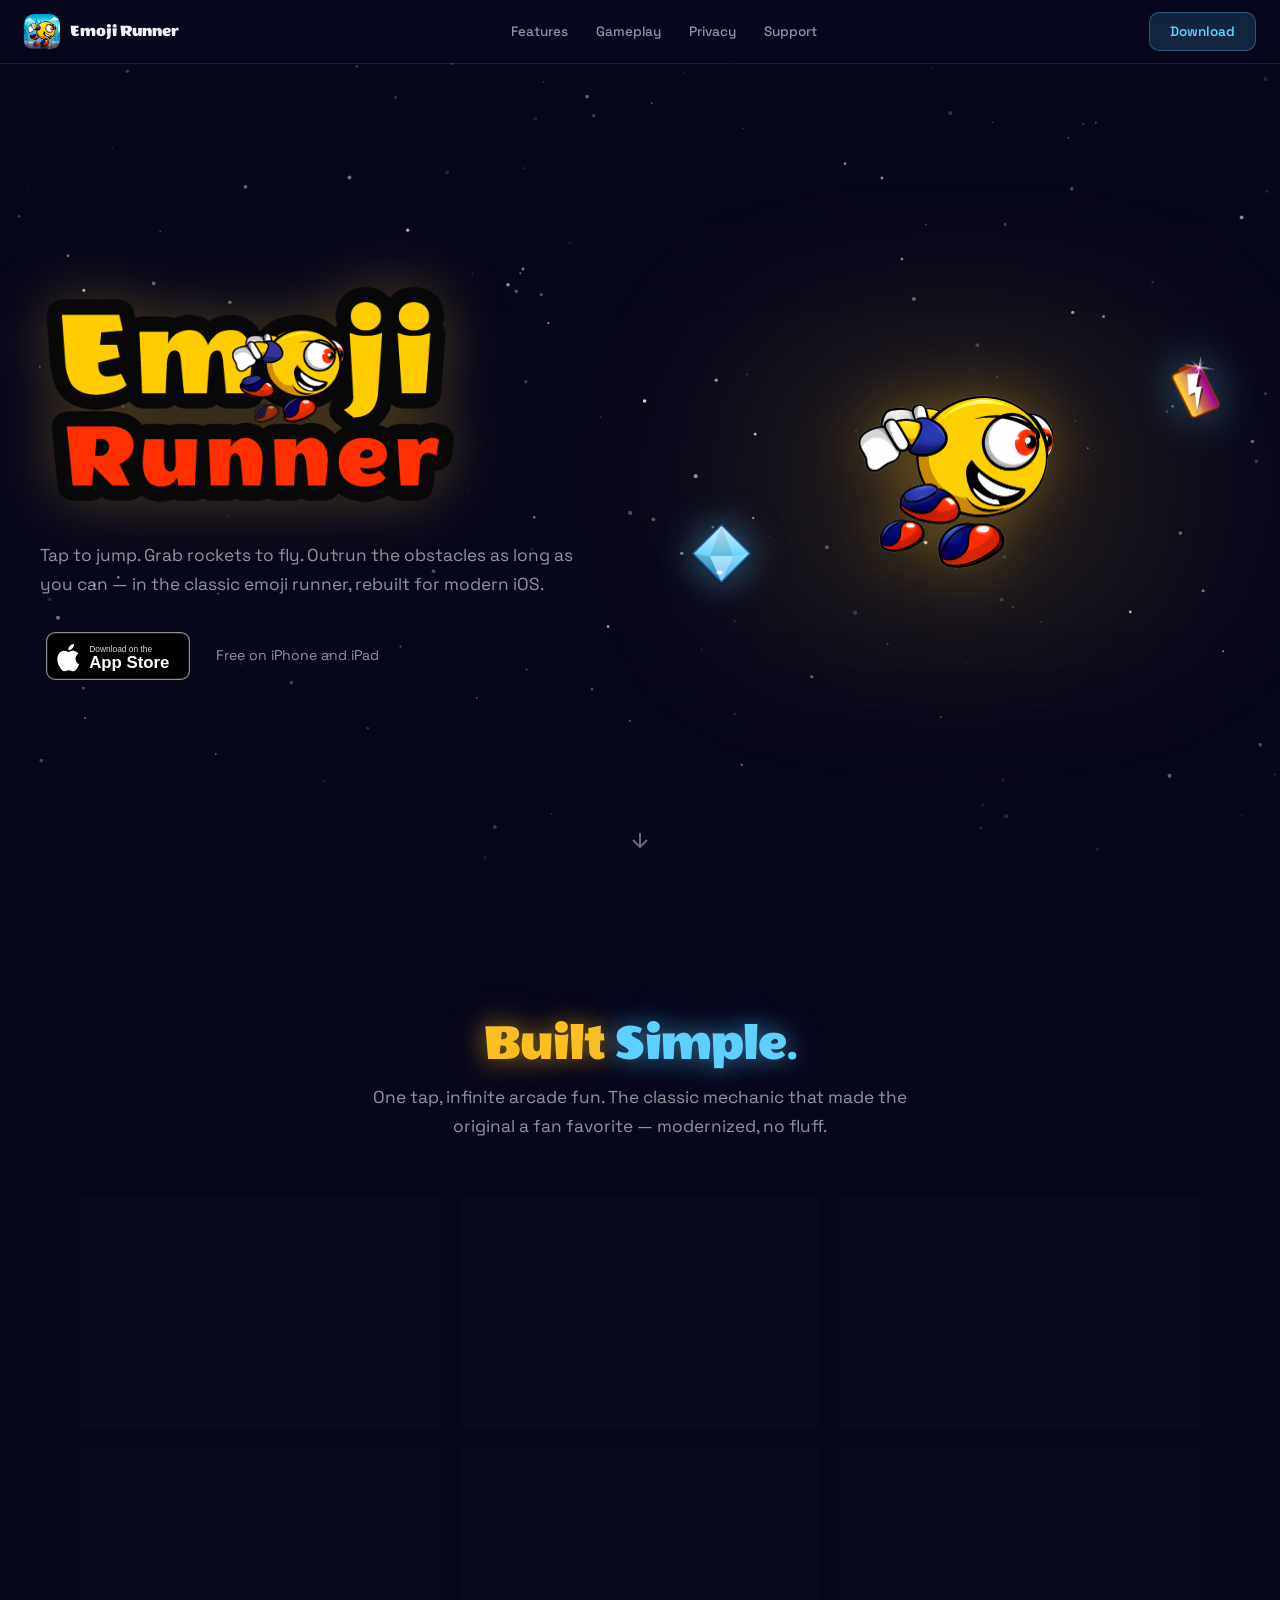
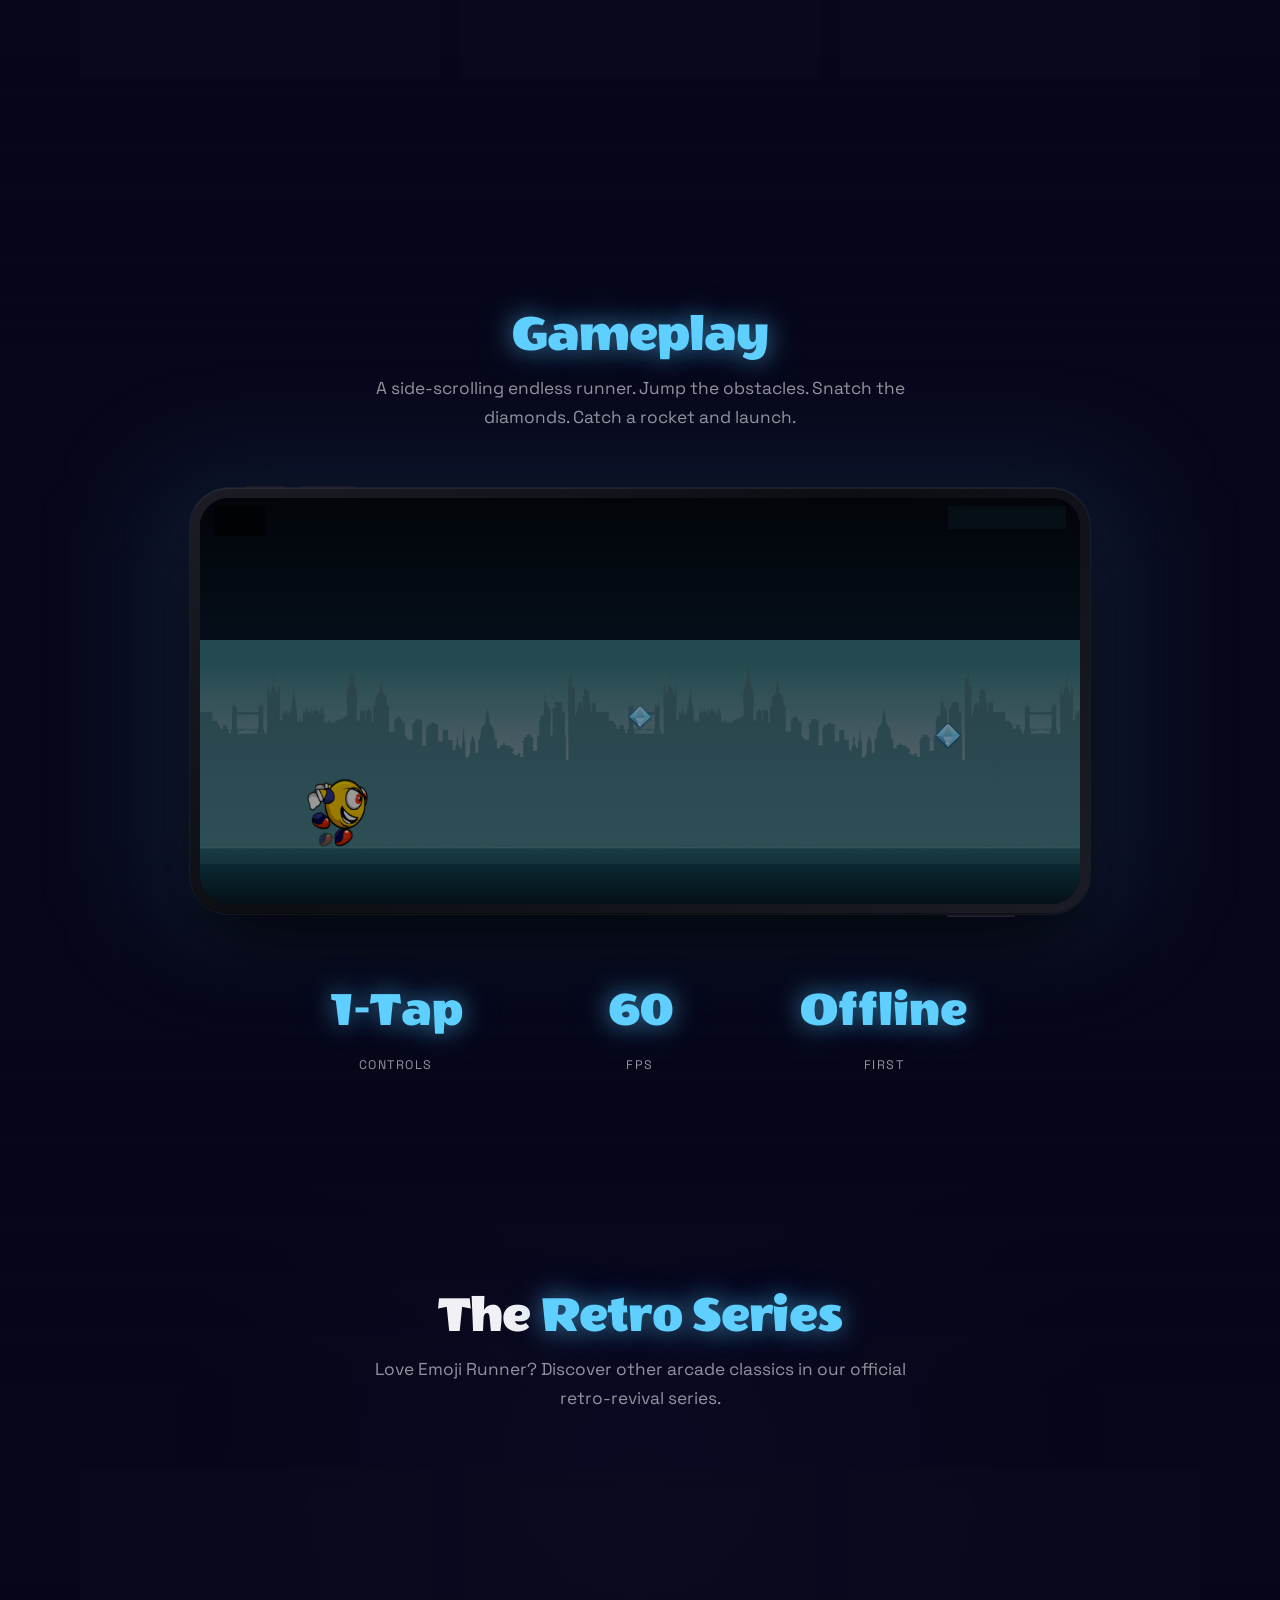
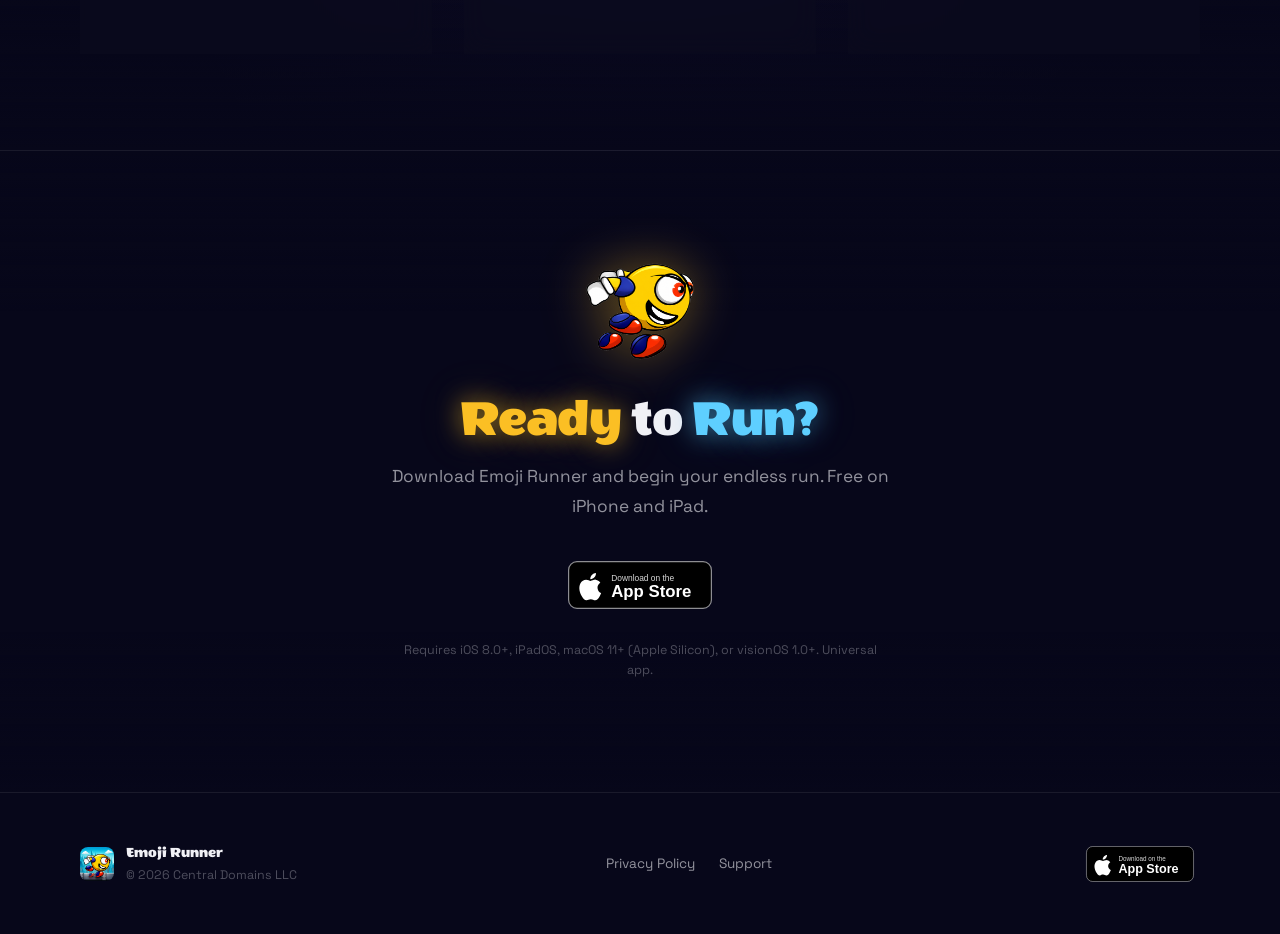
==== commit 6eb55c54: "Add Retro Series section (Jump Alien, Angry Egg, Jump Ozy)" ====
--- a/index.html
+++ b/index.html
@@ -231,6 +231,56 @@
   </section>
 
   <!-- ═════════════════════════════════════
+       RETRO SERIES
+       ═════════════════════════════════════ -->
+  <section class="retro-series reveal">
+    <div class="gradient-top"></div>
+    <div class="container" style="position:relative;z-index:10;">
+
+      <div class="section-header center">
+        <h2>The <span class="text-accent glow-accent">Retro Series</span></h2>
+        <p class="lede">Love Emoji Runner? Discover other arcade classics in our official retro-revival series.</p>
+      </div>
+
+      <div class="series-grid">
+        <a href="https://jumpalien.com" target="_blank" rel="noopener" class="series-card glass-card">
+          <div class="series-character">
+            <img src="/assets/alien.png" alt="Jump Alien character" />
+          </div>
+          <div class="series-info">
+            <h3>Jump Alien</h3>
+            <p>Dodge alien threats and jump your way across uncharted cosmic worlds.</p>
+            <span class="series-link">jumpalien.com →</span>
+          </div>
+        </a>
+
+        <a href="https://angryegggame.com" target="_blank" rel="noopener" class="series-card glass-card">
+          <div class="series-character">
+            <img src="/assets/angry_egg_1.png" alt="Angry Egg character" />
+          </div>
+          <div class="series-info">
+            <h3>Angry Egg</h3>
+            <p>Help a furious egg bounce through dangerous hazards and spike traps.</p>
+            <span class="series-link">angryegggame.com →</span>
+          </div>
+        </a>
+
+        <a href="https://jumpozy.com" target="_blank" rel="noopener" class="series-card glass-card">
+          <div class="series-character">
+            <img src="/assets/ozy_1.png" alt="Jump Ozy character" />
+          </div>
+          <div class="series-info">
+            <h3>Jump Ozy</h3>
+            <p>Help Ozy dodge monsters and launch rockets across high-speed platforms.</p>
+            <span class="series-link">jumpozy.com →</span>
+          </div>
+        </a>
+      </div>
+
+    </div>
+  </section>
+
+  <!-- ═════════════════════════════════════
        CTA — Ready to Run?
        ═════════════════════════════════════ -->
   <section class="cta-section">
--- a/style.css
+++ b/style.css
@@ -285,10 +285,10 @@
   align-items: center;
   justify-content: center;
   position: relative;
-  width: 380px;
-  height: 380px;
-  min-width: 280px;
-  min-height: 280px;
+  width: 260px;
+  height: 260px;
+  min-width: 200px;
+  min-height: 200px;
 }
 
 .hero-glow {
@@ -303,10 +303,10 @@
 .hero-character {
   position: relative;
   z-index: 10;
-  width: 300px;
-  height: 300px;
+  width: 200px;
+  height: 200px;
   animation: heroFloat 3.5s ease-in-out infinite;
-  filter: drop-shadow(0 0 40px rgba(251, 191, 36, 0.35));
+  filter: drop-shadow(0 0 30px rgba(251, 191, 36, 0.35));
 }
 
 .hero-character img {
@@ -785,10 +785,10 @@
 }
 
 .cta-character {
-  width: 150px;
+  width: 110px;
   margin: 0 auto 1.75rem;
   animation: heroFloat 3.2s ease-in-out infinite;
-  filter: drop-shadow(0 0 35px rgba(251, 191, 36, 0.4));
+  filter: drop-shadow(0 0 25px rgba(251, 191, 36, 0.4));
 }
 
 .cta-character img {
@@ -960,6 +960,122 @@
     transform: none;
     transition: none;
   }
+}
+
+/* ═══════════════════════════════════════════
+   8.5. RETRO SERIES
+   ═══════════════════════════════════════════ */
+.retro-series {
+  position: relative;
+  padding: 6rem 1.5rem;
+  background: radial-gradient(circle at center, rgba(120, 80, 220, 0.04) 0%, transparent 70%);
+  border-bottom: 1px solid var(--border);
+}
+
+.series-grid {
+  display: grid;
+  grid-template-columns: repeat(3, 1fr);
+  gap: 2rem;
+  margin-top: 3rem;
+}
+
+.series-card {
+  position: relative;
+  display: flex;
+  flex-direction: row;
+  align-items: center;
+  gap: 1.5rem;
+  padding: 1.75rem;
+  text-decoration: none;
+  color: var(--fg);
+  overflow: hidden;
+  transition: border-color 0.3s, transform 0.3s cubic-bezier(0.25, 0.8, 0.25, 1), box-shadow 0.3s;
+}
+
+.series-card::before {
+  content: "";
+  position: absolute;
+  inset: 0;
+  border-radius: var(--radius);
+  background: radial-gradient(350px circle at var(--mouse-x, 0) var(--mouse-y, 0), rgba(120, 100, 255, 0.09), transparent 50%);
+  opacity: 0;
+  transition: opacity 0.4s ease;
+  pointer-events: none;
+  z-index: 1;
+}
+
+.series-card:hover::before {
+  opacity: 1;
+}
+
+.series-card:hover {
+  transform: translateY(-4px);
+  border-color: rgba(120, 100, 255, 0.35);
+  box-shadow: 0 12px 30px rgba(0, 0, 0, 0.4), 0 0 20px rgba(120, 100, 255, 0.1);
+}
+
+.series-character {
+  display: flex;
+  align-items: center;
+  justify-content: center;
+  width: 72px;
+  height: 72px;
+  flex-shrink: 0;
+  transition: transform 0.5s cubic-bezier(0.175, 0.885, 0.32, 1.275);
+}
+
+.series-character img {
+  width: 100%;
+  height: 100%;
+  object-fit: contain;
+  filter: drop-shadow(0 4px 8px rgba(0, 0, 0, 0.3));
+  transition: filter 0.3s ease;
+}
+
+.series-card:hover .series-character {
+  transform: scale(1.15) rotate(6deg);
+}
+
+.series-card:hover .series-character img {
+  filter: drop-shadow(0 8px 16px rgba(120, 100, 255, 0.45)) drop-shadow(0 0 8px rgba(120, 100, 255, 0.2));
+}
+
+.series-info {
+  flex: 1;
+  z-index: 2;
+}
+
+.series-info h3 {
+  font-size: 1.2rem;
+  font-weight: 600;
+  margin: 0 0 0.4rem 0;
+  color: var(--fg);
+  transition: color 0.3s;
+}
+
+.series-card:hover h3 {
+  color: var(--accent);
+}
+
+.series-info p {
+  font-size: 0.88rem;
+  line-height: 1.4;
+  color: var(--fg-dim);
+  margin: 0 0 0.8rem 0;
+}
+
+.series-link {
+  font-size: 0.82rem;
+  font-weight: 500;
+  color: var(--accent);
+  opacity: 0.75;
+  transition: opacity 0.3s, transform 0.3s;
+  display: inline-block;
+}
+
+.series-card:hover .series-link {
+  opacity: 1;
+  transform: translateX(4px);
 }
 
 /* ═══════════════════════════════════════════
@@ -1035,13 +1151,13 @@
   }
 
   .hero-anim {
-    width: 280px;
-    height: 280px;
+    width: 200px;
+    height: 200px;
   }
 
   .hero-character {
-    width: 230px;
-    height: 230px;
+    width: 160px;
+    height: 160px;
   }
 
   /* Features */
@@ -1068,6 +1184,16 @@
     flex-direction: column;
     text-align: center;
   }
+
+  /* Retro Series */
+  .series-grid {
+    grid-template-columns: 1fr;
+    gap: 1.25rem;
+  }
+
+  .series-card {
+    padding: 1.5rem;
+  }
 }
 
 @media (max-width: 520px) {
@@ -1076,13 +1202,13 @@
   }
 
   .hero-anim {
-    width: 240px;
-    height: 240px;
+    width: 170px;
+    height: 170px;
   }
 
   .hero-character {
-    width: 190px;
-    height: 190px;
+    width: 130px;
+    height: 130px;
   }
 
   .hero-logo {
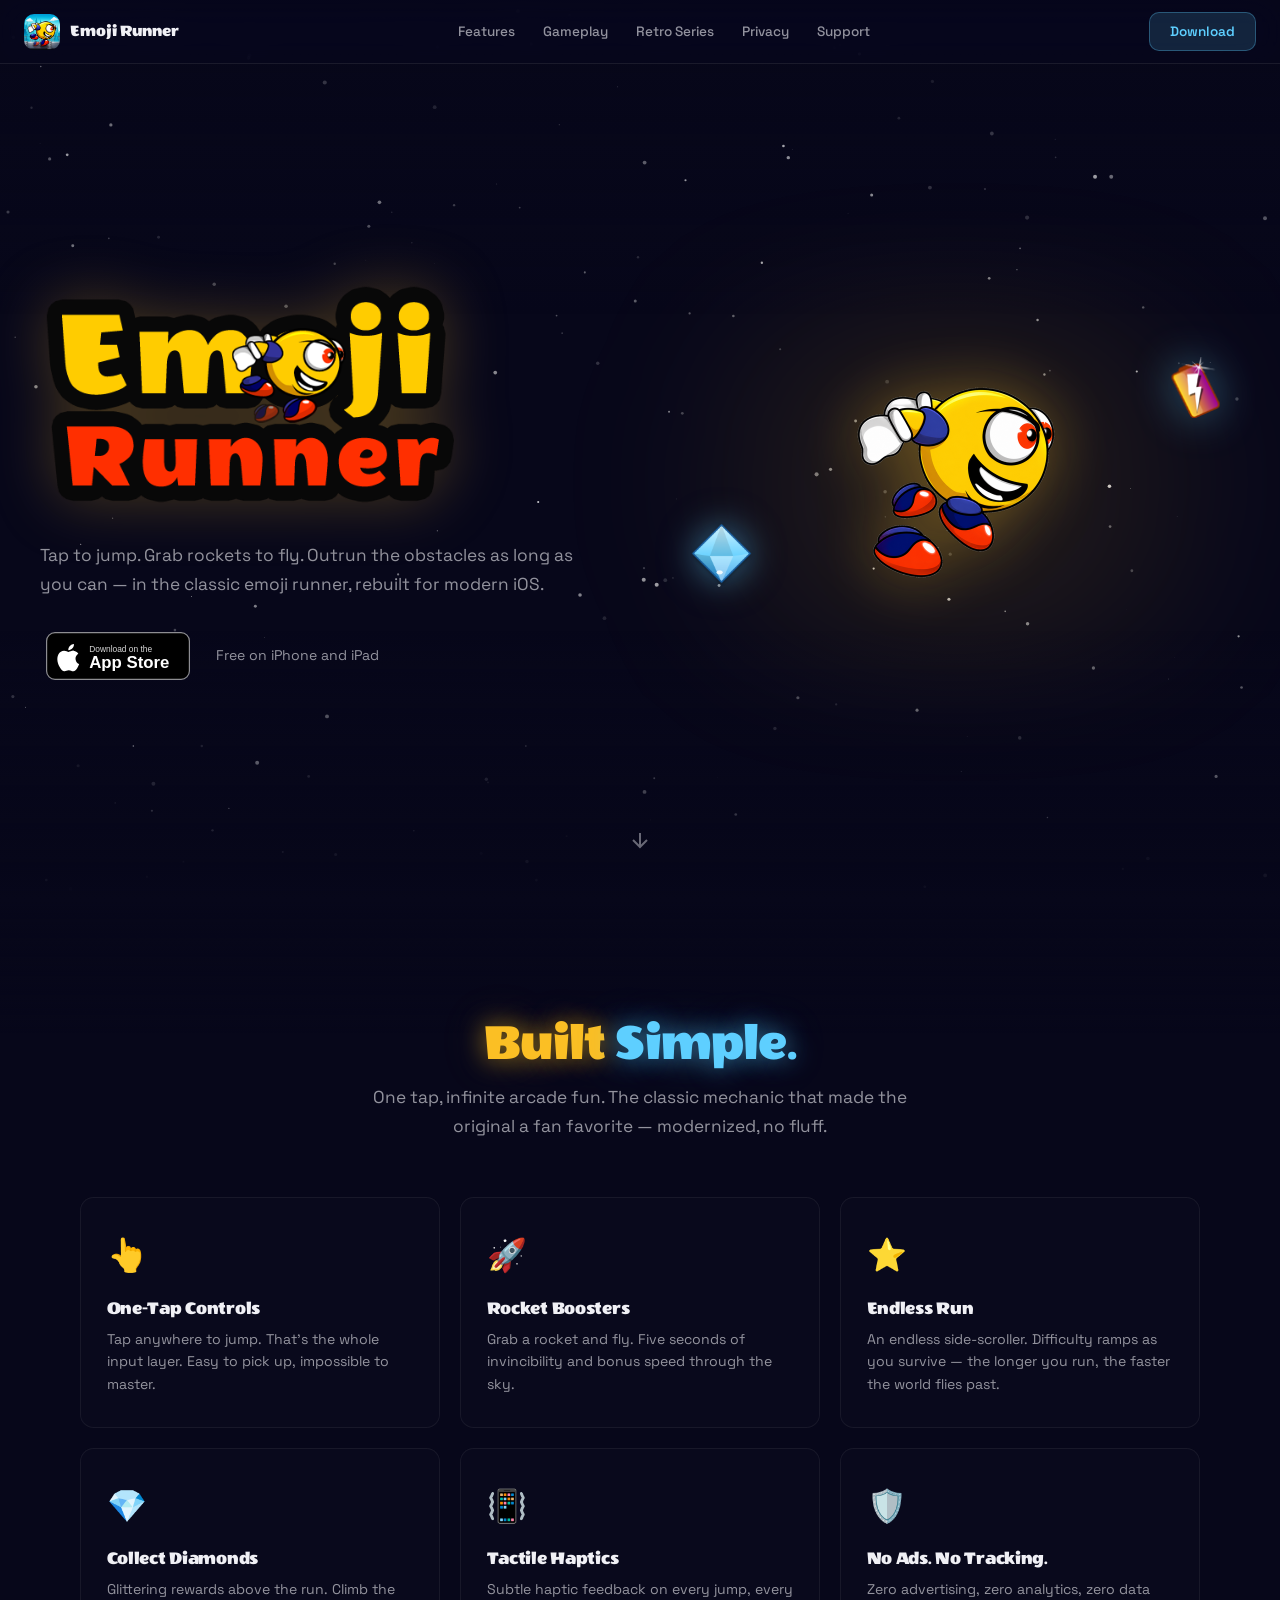
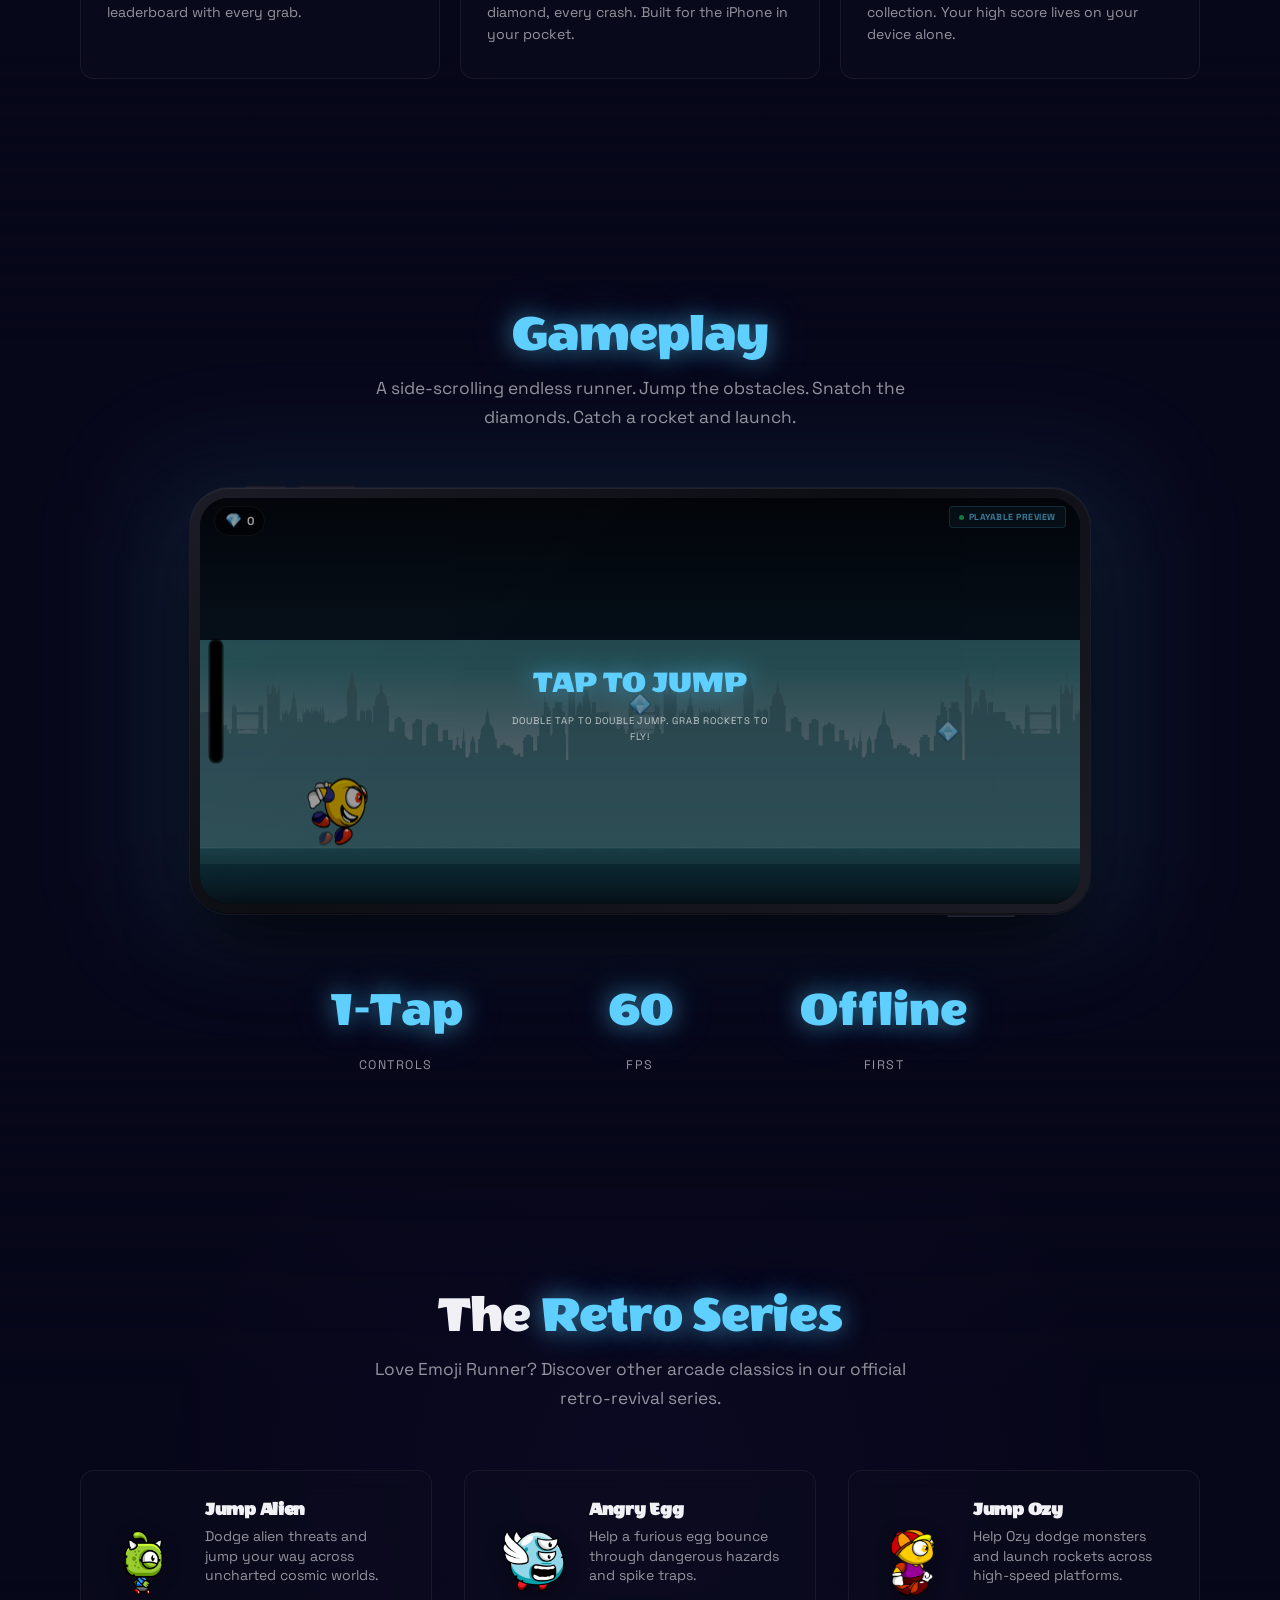
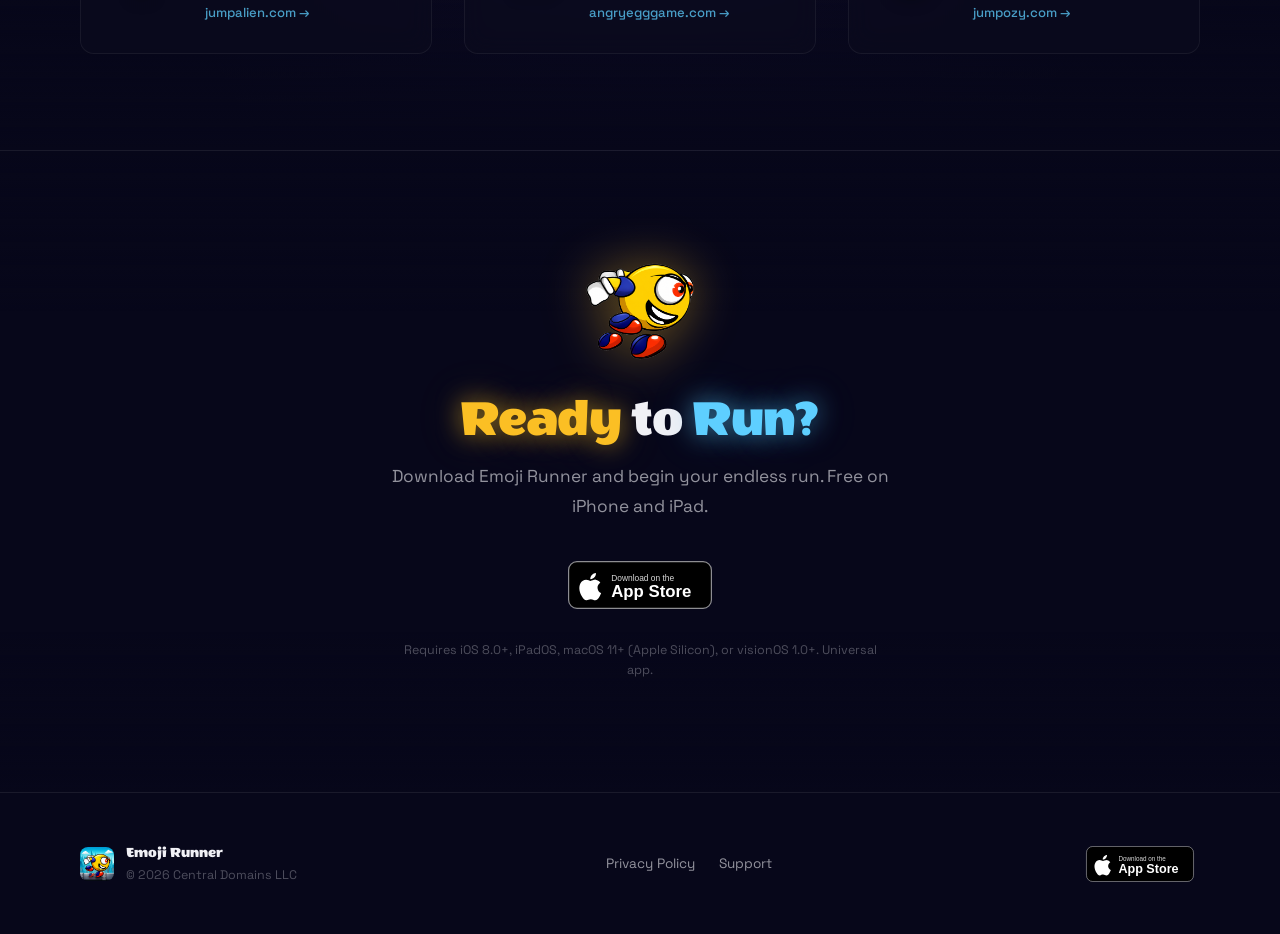
==== commit ebadd4df: "Fix: add retro series nav link, section id, and spotlight hover card interaction" ====
--- a/index.html
+++ b/index.html
@@ -48,6 +48,7 @@
   <nav class="nav-links">
     <a href="#features">Features</a>
     <a href="#gameplay">Gameplay</a>
+    <a href="#retro">Retro Series</a>
     <a href="/privacy.html">Privacy</a>
     <a href="/support.html">Support</a>
   </nav>
@@ -233,7 +234,7 @@
   <!-- ═════════════════════════════════════
        RETRO SERIES
        ═════════════════════════════════════ -->
-  <section class="retro-series reveal">
+  <section class="retro-series reveal" id="retro">
     <div class="gradient-top"></div>
     <div class="container" style="position:relative;z-index:10;">
 
